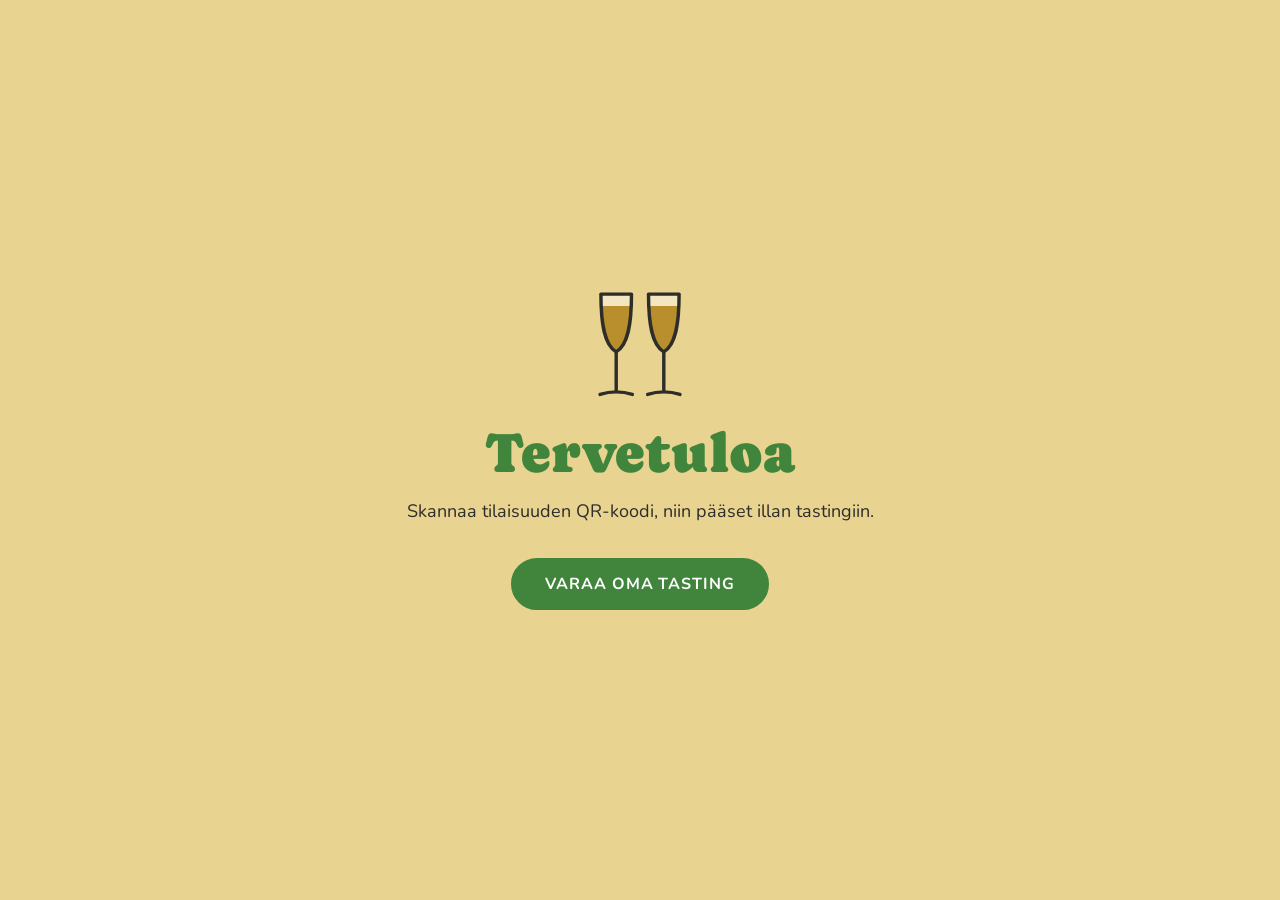
==== index.html @ ce4efa16 "Tervetulosivulle kuohuviinianimaatio Kaksi kuohuviinilasia täyttyvät, kuplat nousevat ja lasit kilis" ====
<!DOCTYPE html>
<html lang="fi" data-theme="vaalea">
<head>
<meta charset="utf-8">
<meta name="viewport" content="width=device-width, initial-scale=1">
<meta name="robots" content="noindex">
<meta name="theme-color" content="#e8d390">
<title>Viinitasting.com · Tasting</title>
<link rel="preconnect" href="https://firestore.googleapis.com" crossorigin>
<link rel="preconnect" href="https://identitytoolkit.googleapis.com" crossorigin>
<link rel="preconnect" href="https://fonts.googleapis.com">
<link rel="preconnect" href="https://fonts.gstatic.com" crossorigin>
<link rel="preload" href="/app.js?v=36" as="script">
<link href="https://fonts.googleapis.com/css2?family=Caprasimo&family=DM+Serif+Display&family=Nunito:wght@400;600;700;800&display=swap" rel="stylesheet">
<link rel="stylesheet" href="/app.css?v=30">
<style>
.lataus { min-height: 100vh; display: flex; align-items: center; justify-content: center; text-align: center; padding: var(--vali-6) var(--vali-5); }
.lataus > div { max-width: 480px; }
/* Tervetulo- ja latausanimaatio: kaksi kuohuviinilasia täyttyvät ja kilistävät. */
.kippis { display: block; width: 170px; height: auto; margin: 0 auto var(--vali-5); overflow: visible; }
.kippis .tausta { fill: var(--pinta); fill-opacity: 0.6; }
.kippis .lasi { fill: none; stroke: var(--teksti); stroke-width: 4; stroke-linejoin: round; stroke-linecap: round; }
.kippis .jalka { fill: none; stroke: var(--teksti); stroke-width: 4; stroke-linecap: round; }
.kippis .viini { fill: var(--viini-kuohu); animation: kippis-tayttyy 1.4s cubic-bezier(.3,.7,.3,1) both; }
.kippis .kupla { fill: var(--voi); opacity: 0; animation: kippis-kupla 1.8s ease-in infinite; }
.kippis .vasen { animation: kippis-vasen 3.6s 1.4s ease-in-out infinite; }
.kippis .oikea { animation: kippis-oikea 3.6s 1.4s ease-in-out infinite; }
.kippis .kipina { stroke: var(--vihrea-syva); stroke-width: 3; stroke-linecap: round; opacity: 0; animation: kippis-kipina 3.6s 1.4s ease-out infinite; }
@keyframes kippis-tayttyy { from { transform: translateY(54px); } to { transform: translateY(0); } }
@keyframes kippis-kupla { 0% { transform: translateY(0); opacity: 0; } 15% { opacity: .9; } 85% { opacity: .9; } 100% { transform: translateY(-44px); opacity: 0; } }
@keyframes kippis-vasen { 0%, 48%, 92%, 100% { transform: rotate(0); } 62%, 70% { transform: rotate(5deg); } }
@keyframes kippis-oikea { 0%, 48%, 92%, 100% { transform: rotate(0); } 62%, 70% { transform: rotate(-5deg); } }
@keyframes kippis-kipina { 0%, 60% { opacity: 0; transform: scale(.4); } 66% { opacity: 1; transform: scale(1); } 80%, 100% { opacity: 0; transform: scale(1.35); } }
@media (prefers-reduced-motion: reduce) { .kippis * { animation: none !important; } .kippis .kupla { opacity: .8; } }
</style>
</head>
<body>
<div id="app"><main class="lataus"><div><svg class="kippis" viewBox="0 -16 200 152" aria-hidden="true" focusable="false"><defs><clipPath id="kippis-malja"><path d="M-18,-118 C-18,-83 -14,-58 0,-50 C14,-58 18,-83 18,-118 Z"/></clipPath></defs><g transform="translate(72,128)"><g class="vasen"><path class="tausta" d="M-18,-118 C-18,-83 -14,-58 0,-50 C14,-58 18,-83 18,-118 Z"/><g clip-path="url(#kippis-malja)"><rect class="viini" x="-20" y="-104" width="40" height="56"/><circle class="kupla" cx="-6" cy="-56" r="2.2" style="animation-delay:0s"/><circle class="kupla" cx="3" cy="-56" r="1.6" style="animation-delay:0.5s"/><circle class="kupla" cx="7" cy="-56" r="2" style="animation-delay:1.1s"/><circle class="kupla" cx="-2" cy="-56" r="1.4" style="animation-delay:1.4s"/></g><path class="lasi" d="M-18,-118 C-18,-83 -14,-58 0,-50 C14,-58 18,-83 18,-118 Z"/><path class="jalka" d="M0,-50 V-3 M-19,0 Q0,-6 19,0"/></g></g><g transform="translate(128,128)"><g class="oikea"><path class="tausta" d="M-18,-118 C-18,-83 -14,-58 0,-50 C14,-58 18,-83 18,-118 Z"/><g clip-path="url(#kippis-malja)"><rect class="viini" x="-20" y="-104" width="40" height="56"/><circle class="kupla" cx="-6" cy="-56" r="2.2" style="animation-delay:0s"/><circle class="kupla" cx="3" cy="-56" r="1.6" style="animation-delay:0.5s"/><circle class="kupla" cx="7" cy="-56" r="2" style="animation-delay:1.1s"/><circle class="kupla" cx="-2" cy="-56" r="1.4" style="animation-delay:1.4s"/></g><path class="lasi" d="M-18,-118 C-18,-83 -14,-58 0,-50 C14,-58 18,-83 18,-118 Z"/><path class="jalka" d="M0,-50 V-3 M-19,0 Q0,-6 19,0"/></g></g><g transform="translate(100,6)"><g class="kipina"><path d="M0,-6 V-14 M7,-3 L13,-9 M-7,-3 L-13,-9 M10,4 H17 M-10,4 H-17"/></g></g></svg><p class="o-display">Tervetuloa</p><p class="o-ingressi" style="margin-top:var(--vali-4)" id="lataus-teksti">Ladataan tastingia…</p></div></main></div>
<noscript>Tämä sivu tarvitsee JavaScriptin.</noscript>
<script src="/asetukset.js"></script>
<script src="/emojit.js?v=20"></script>
<script src="/yhteys.js?v=22"></script>
<script src="/qr.js"></script>
<script>
(function () {
  var haku = new URLSearchParams(location.search);
  var id = (haku.get("t") || "").trim().toLowerCase();
  var esikatselu = (haku.get("esikatselu") || "").trim().toLowerCase();
  // Kokeilu (?t=<tunnus>&kokeilu=1): asiakas voi kokeilla settiä etukäteen. Mitään ei tallenneta, eikä kokeilu sekoita illan tilaa samalla puhelimella.
  var kokeilu = haku.get("kokeilu") === "1";
  var teksti = document.getElementById("lataus-teksti");
  function viesti(t, linkki) {
    teksti.textContent = t;
    if (linkki) {
      var p = document.createElement("p"); p.style.marginTop = "var(--vali-6)";
      p.innerHTML = '<a class="vt-painike" href="https://viinitasting.com">Varaa oma tasting</a>';
      teksti.parentNode.appendChild(p);
    }
  }
  function kaynnista(t, tunnus) {
    t.id = tunnus;
    t.osoite = location.origin + "/?t=" + (t.kokeilu ? id : t.esikatselu ? esikatselu : tunnus);
    window.TASTING = t;
    document.title = (t.nimi || "Tasting") + " · Viinitasting.com";
    var s = document.createElement("script"); s.src = "/app.js?v=36"; document.body.appendChild(s);
  }
  // Esikatselu hallinnasta: tallentamaton setti tulee selaimen muistista, eikä mitään tallenneta palvelimelle.
  if (esikatselu && /^[a-z0-9-]{1,60}$/.test(esikatselu)) {
    var data = null;
    try { data = JSON.parse(localStorage.getItem("vt-esikatselu") || "null"); localStorage.removeItem("vt-tasting-esikatselu-" + esikatselu); } catch (e) {}
    if (!data) { viesti("Esikatselu ei auennut. Avaa se uudelleen hallinnasta."); return; }
    data.esikatselu = true;
    kaynnista(data, "esikatselu-" + esikatselu);
    return;
  }
  if (!id) { viesti("Skannaa tilaisuuden QR-koodi, niin pääset illan tastingiin.", true); return; }
  if (!/^[a-z0-9-]{1,60}$/.test(id) || !window.VTData) { viesti("Tastingia ei löytynyt. Tarkista linkki.", true); return; }
  var aikaraja = setTimeout(function () { viesti("Yhteys on hidas. Odota hetki tai lataa sivu uudelleen."); }, 10000);
  var EI_VOIMASSA = "Tämä tasting-linkki ei ole enää voimassa. Kiitos, että maistelitte kanssamme!";
  window.VTData.haeTasting(id).then(function (t) {
    clearTimeout(aikaraja);
    if (!t) { viesti("Tastingia ei löytynyt. Tarkista linkki.", true); return; }
    if (t.voimassaAstiMs && t.voimassaAstiMs < Date.now()) { viesti(EI_VOIMASSA, true); return; }
    if (kokeilu) { t.esikatselu = true; t.kokeilu = true; kaynnista(t, "kokeilu-" + id); return; }
    kaynnista(t, id);
  }, function (e) {
    clearTimeout(aikaraja);
    // Firestore-säännöt eivät näytä vanhentunutta omatoimisettiä eivätkä omatoimipohjaa.
    if (e && e.code === "permission-denied") { viesti(EI_VOIMASSA, true); return; }
    viesti("Tastingin lataus epäonnistui. Lataa sivu uudelleen.");
  });
})();
</script>
</body>
</html>
---- app.css ----
:root {
  --tausta: #e8d390; --pinta: #fbf5e1; --teksti: #2d2d2a; --teksti-vaimea: #55513f;
  --sininen: #406496; --sininen-syva: #2f4d78; --vihrea: #41853c; --vihrea-syva: #2a6127;
  --valkoinen: #ffffff; --on-vihrea: #ffffff; --muste: #2d2d2a; --voi: #e8d390;
  --virhe: #8f2a23; --viini-punainen: #7d2733; --on-viini-punainen: #ffffff;
  --alk-tausta: #d7e5f6; --viini-rose: #e3a5a0; --viini-valkoinen: #f1e7b4; --viini-kuohu: #b98f2e;
  --varjo-leima: 4px 4px 0 #2d2d2a; --varjo-pehmea: 0 6px 16px rgba(45, 45, 42, 0.16);
  --font-display: Caprasimo, "Cooper Black", Georgia, serif;
  --font-otsikko: "DM Serif Display", Georgia, "Times New Roman", serif;
  --font-leipa: Nunito, "Trebuchet MS", Arial, sans-serif;
  --vali-1: 4px; --vali-2: 8px; --vali-3: 12px; --vali-4: 16px; --vali-5: 24px; --vali-6: 32px; --vali-7: 48px; --vali-8: 64px;
  --kulma-s: 8px; --kulma-m: 16px; --kulma-l: 28px; --kulma-pilleri: 999px;
  --viiva: var(--teksti); --fokus: var(--teksti);
}
[data-theme="ilta"] {
  --tausta: #22221f; --pinta: #30302b; --teksti: #f3e9c6; --teksti-vaimea: #c4bb9c;
  --sininen: #a9c1e3; --sininen-syva: #a9c1e3; --vihrea-syva: #8fce88; --virhe: #f0a59c;
  --varjo-leima: 4px 4px 0 #f3e9c6;
}
* { box-sizing: border-box; }
html, body { margin: 0; }
body { font-family: var(--font-leipa); font-size: 18px; line-height: 1.6; background: var(--tausta); color: var(--teksti); -webkit-font-smoothing: antialiased; }
button { font: inherit; color: inherit; }
:focus-visible { outline: 3px solid var(--fokus); outline-offset: 3px; }
[hidden] { display: none !important; }

/* Yhteiset brändikomponentit */
.vt-painike { display: inline-flex; align-items: center; justify-content: center; min-height: 52px; padding: 0 var(--vali-6); border-radius: var(--kulma-pilleri); border: 2px solid var(--vihrea); background: var(--vihrea); color: var(--on-vihrea); font-family: var(--font-leipa); font-size: 16px; font-weight: 700; line-height: 1; letter-spacing: 0.06em; text-transform: uppercase; text-decoration: none; cursor: pointer; }
.vt-painike--toissijainen { background: var(--pinta); border-color: var(--vihrea-syva); color: var(--vihrea-syva); }
.vt-painike--pieni { min-height: 40px; padding: 0 var(--vali-5); font-size: 14px; }
.vt-painike:disabled { opacity: 0.45; cursor: not-allowed; }
.vt-painike--leveä { width: 100%; }
.vt-linkki { color: var(--sininen-syva); font-weight: 700; text-decoration: underline; text-decoration-thickness: 2px; text-underline-offset: 0.2em; background: none; border: 0; padding: 0; cursor: pointer; font-size: inherit; }
.vt-tyyppi { display: inline-flex; align-items: center; padding: var(--vali-1) var(--vali-3); border: 2px solid var(--muste); border-radius: var(--kulma-pilleri); font-size: 13px; font-weight: 700; letter-spacing: 0.06em; text-transform: uppercase; line-height: 1.4; color: var(--muste); background: var(--viini-valkoinen); }
.vt-tyyppi--punainen { background: var(--viini-punainen); color: var(--on-viini-punainen); }
.vt-tyyppi--rose { background: var(--viini-rose); }
.vt-tyyppi--kuohu { background: var(--viini-kuohu); }
.vt-tyyppi--alkoholiton { background: var(--alk-tausta); color: var(--sininen-syva); border-color: var(--sininen-syva); }
.vt-pallo { display: inline-flex; align-items: center; justify-content: center; flex: none; width: 48px; height: 48px; border-radius: var(--kulma-pilleri); background: var(--vihrea); color: var(--on-vihrea); font-family: var(--font-display); font-size: 28px; line-height: 1; }
.vt-vinkki { padding: var(--vali-5); background: var(--pinta); color: var(--teksti); border: 4px solid var(--vihrea); border-radius: var(--kulma-l); }
.vt-vinkki__nimi { display: block; margin-bottom: var(--vali-1); font-family: var(--font-display); font-size: 24px; line-height: 1.1; color: var(--vihrea-syva); }
.vt-kortti { padding: var(--vali-5); background: var(--pinta); border: 2px solid var(--viiva); border-radius: var(--kulma-l); box-shadow: var(--varjo-leima); }
.logo { display: block; height: 56px; width: auto; }

/* ---------- Osallistuja ---------- */
.o-kehys { max-width: 560px; margin: 0 auto; padding: var(--vali-4) var(--vali-4) var(--vali-8); }
.o-yla { display: flex; align-items: center; justify-content: space-between; gap: var(--vali-4); margin-bottom: var(--vali-4); }
.o-yla__nimi { font-size: 13px; font-weight: 700; letter-spacing: 0.06em; text-transform: uppercase; text-align: right; }
.o-tabit { display: flex; gap: var(--vali-2); flex-wrap: wrap; margin: 0 0 var(--vali-5); padding: 0; list-style: none; }
.o-tab { min-width: 44px; height: 44px; padding: 0 var(--vali-3); border-radius: var(--kulma-pilleri); border: 2px solid var(--viiva); background: var(--pinta); font-family: var(--font-display); font-size: 20px; line-height: 1; cursor: pointer; }
.o-tab--loppu { font-family: var(--font-leipa); font-size: 13px; font-weight: 700; letter-spacing: 0.06em; text-transform: uppercase; }
.o-tab[aria-current="true"] { background: var(--vihrea); border-color: var(--vihrea); color: var(--on-vihrea); }
.o-tab--valmis:not([aria-current="true"]) { border-color: var(--vihrea-syva); color: var(--vihrea-syva); }
.o-osio > :not(:first-child) { margin-top: var(--vali-5); }
.o-rivi { display: flex; align-items: center; gap: var(--vali-3); }
.o-h1 { margin: 0; font-family: var(--font-otsikko); font-size: 40px; font-weight: 400; line-height: 1.05; color: var(--sininen); }
.o-display { margin: 0; font-family: var(--font-display); font-size: 56px; line-height: 1; color: var(--vihrea); }
.o-ylatunniste { font-size: 13px; font-weight: 700; letter-spacing: 0.12em; text-transform: uppercase; }
.o-ingressi { margin: 0; }
.o-vaimea { margin: 0; font-size: 15px; line-height: 1.5; color: var(--teksti-vaimea); }
.o-kysymys { margin: 0; padding: var(--vali-5); border: 2px solid var(--viiva); border-radius: var(--kulma-l); background: var(--pinta); }
.o-kysymys legend { float: left; width: 100%; padding: 0; margin: 0 0 var(--vali-4); font-family: var(--font-otsikko); font-size: 24px; line-height: 1.2; }
.o-vaihtoehdot { clear: both; display: grid; grid-template-columns: 1fr 1fr; gap: var(--vali-2); }
.o-vaihtoehto { min-height: 52px; padding: var(--vali-2) var(--vali-3); border: 2px solid var(--viiva); border-radius: var(--kulma-m); background: var(--pinta); font-size: 16px; font-weight: 700; line-height: 1.25; cursor: pointer; text-align: center; }
.o-vaihtoehto[aria-pressed="true"] { background: var(--vihrea); border-color: var(--vihrea); color: var(--on-vihrea); }
.o-vaihtoehto:disabled { cursor: default; }
.o-vaihtoehto:disabled:not([aria-pressed="true"]) { opacity: 0.55; }
.o-label { display: block; margin: var(--vali-4) 0 var(--vali-2); font-size: 13px; font-weight: 600; color: var(--teksti-vaimea); }
.o-kentta { width: 100%; min-height: 52px; padding: var(--vali-3) var(--vali-4); border: 2px solid var(--viiva); border-radius: var(--kulma-s); background: var(--pinta); color: var(--teksti); font: inherit; font-size: 18px; }
textarea.o-kentta { min-height: 110px; resize: vertical; line-height: 1.5; }
.o-virhe { margin: var(--vali-2) 0 0; font-size: 15px; font-weight: 700; color: var(--virhe); }
.o-odota .vt-painike { margin-top: var(--vali-4); }
.o-odota p { margin: 0; font-size: 16px; line-height: 1.5; }
.o-tulos { display: flex; align-items: center; gap: var(--vali-4); padding: var(--vali-5); border-radius: var(--kulma-l); background: var(--vihrea); color: var(--on-vihrea); }
.o-tulos__luku { font-family: var(--font-display); font-size: 48px; line-height: 1; }
.o-tulos__teksti { font-size: 16px; font-weight: 700; line-height: 1.4; }
.o-vastaukset { margin: 0; padding: 0; list-style: none; }
.o-vastaukset li { padding: var(--vali-3) 0; border-bottom: 1.5px dotted var(--viiva); font-size: 15px; line-height: 1.5; }
.o-vastaukset b { display: block; font-size: 16px; }
.o-merkki { display: inline-block; margin-left: var(--vali-1); padding: 0 var(--vali-2); border-radius: var(--kulma-pilleri); font-size: 12px; font-weight: 800; letter-spacing: 0.06em; text-transform: uppercase; border: 2px solid currentColor; }
.o-merkki--oikein { color: var(--vihrea-syva); }
.o-merkki--vaarin { color: var(--virhe); }
.o-viini__nimi { margin: var(--vali-3) 0 0; font-family: var(--font-otsikko); font-size: 32px; font-weight: 400; line-height: 1.1; color: var(--sininen); }
.o-tiedot { display: grid; grid-template-columns: auto 1fr; gap: var(--vali-1) var(--vali-4); margin: var(--vali-4) 0; font-size: 15px; line-height: 1.4; }
.o-tiedot dt { font-size: 13px; font-weight: 600; color: var(--teksti-vaimea); }
.o-tiedot dd { margin: 0; }
.o-viini p { margin: 0 0 var(--vali-4); font-size: 16px; line-height: 1.55; }
.o-viini h3 { margin: var(--vali-4) 0 var(--vali-1); font-size: 13px; font-weight: 700; letter-spacing: 0.06em; text-transform: uppercase; color: var(--teksti-vaimea); }
.o-viini h3 + p { margin-top: 0; }
.o-h2 { margin: 0; font-family: var(--font-otsikko); font-size: 28px; font-weight: 400; line-height: 1.15; }
.o-lista { margin: 0; padding: 0; list-style: none; }
.o-lista li { display: flex; gap: var(--vali-3); align-items: flex-start; padding: var(--vali-4) 0; border-bottom: 2px solid var(--viiva); }
.o-lista .vt-pallo { width: 36px; height: 36px; font-size: 20px; }
.o-lista b { display: block; font-size: 17px; line-height: 1.3; }
.o-lista span:not(.vt-pallo) { display: block; font-size: 14px; line-height: 1.45; color: var(--teksti-vaimea); }
.o-lista .o-suosikki { display: inline-block; margin-top: var(--vali-1); color: var(--vihrea-syva); font-weight: 800; text-transform: uppercase; letter-spacing: 0.06em; font-size: 12px; }
.o-lahja { padding: var(--vali-6) var(--vali-5); background: var(--vihrea); color: var(--on-vihrea); border-radius: var(--kulma-l); }
.o-lahja__nimi { display: block; font-size: 16px; font-weight: 700; letter-spacing: 0.06em; text-transform: uppercase; }
.o-lahja__summa { display: block; margin: var(--vali-2) 0 var(--vali-3); font-family: var(--font-display); font-size: 64px; line-height: 1; }
.o-lahja p { margin: 0 0 var(--vali-5); font-size: 17px; line-height: 1.5; }
.o-valinta { display: grid; grid-template-columns: 1fr 1fr; gap: var(--vali-2); }
.o-valinta button { min-height: 52px; padding: 0 var(--vali-3); border-radius: var(--kulma-pilleri); border: 2px solid var(--on-vihrea); background: transparent; color: var(--on-vihrea); font-size: 15px; font-weight: 700; letter-spacing: 0.06em; text-transform: uppercase; line-height: 1.1; cursor: pointer; }
.o-valinta button[aria-pressed="true"] { background: var(--pinta); border-color: var(--pinta); color: var(--vihrea-syva); }
.o-valinta button:focus-visible { outline-color: var(--on-vihrea); }
.o-koodi > :not(:first-child) { margin-top: var(--vali-4); }
.o-koodi__nimi { display: block; font-size: 13px; font-weight: 700; letter-spacing: 0.06em; text-transform: uppercase; color: var(--teksti-vaimea); }
.o-koodi__koodi { display: block; margin-top: var(--vali-1); font-family: var(--font-display); font-size: 26px; line-height: 1.2; color: var(--vihrea-syva); letter-spacing: 0.02em; white-space: nowrap; }
.o-koodi .o-label { margin-top: 0; }
.o-jaa { display: grid; grid-template-columns: 1fr 1fr; gap: var(--vali-2); }
.o-jaa .vt-painike { padding: 0 var(--vali-3); }
.o-esikatselu { padding: var(--vali-4); border-radius: var(--kulma-m); border: 1.5px dotted var(--viiva); font-size: 15px; line-height: 1.5; white-space: pre-line; }
.o-ehdot { margin: 0; font-size: 13px; line-height: 1.45; color: var(--teksti-vaimea); }
.o-arviopyynto > :not(:first-child) { margin-top: var(--vali-3); }
.o-arviopyynto p { margin: 0; font-size: 16px; line-height: 1.5; }
.o-alatunniste { margin-top: var(--vali-7); text-align: center; font-size: 13px; color: var(--teksti-vaimea); }
.o-kopio { width: 100%; min-height: 160px; font-size: 14px; }
.o-linjat { display: grid; grid-template-columns: 1fr 1fr; gap: var(--vali-2); }
.o-linja { display: flex; flex-direction: column; align-items: center; justify-content: center; gap: var(--vali-1); min-height: 84px; padding: var(--vali-3); border: 2px solid var(--viiva); border-radius: var(--kulma-m); background: var(--pinta); font-size: 17px; font-weight: 800; line-height: 1.2; cursor: pointer; text-align: center; }
.o-linja small { font-size: 13px; font-weight: 600; color: var(--teksti-vaimea); }
.o-linja[aria-pressed="true"] { background: var(--vihrea); border-color: var(--vihrea); color: var(--on-vihrea); }
.o-linja[aria-pressed="true"] small { color: var(--on-vihrea); }
.o-linja--alk { background: var(--alk-tausta); border-color: var(--sininen-syva); color: var(--sininen-syva); }
.o-linja--alk[aria-pressed="true"] { background: var(--sininen); border-color: var(--sininen); color: var(--valkoinen); }
.o-linja--alk[aria-pressed="true"] small { color: var(--valkoinen); }
.o-ryhma { margin: var(--vali-5) 0 0; font-size: 13px; font-weight: 800; letter-spacing: 0.06em; text-transform: uppercase; color: var(--teksti-vaimea); }
.o-ryhma--alk { color: var(--sininen-syva); }
.o-lista li.o-alk { background: var(--alk-tausta); padding-left: var(--vali-3); padding-right: var(--vali-3); border-bottom-color: var(--sininen-syva); }
.o-lista li.o-alk .vt-pallo { background: var(--sininen); }
.o-lista span.o-alk-merkki { display: inline-block; margin: var(--vali-1) 0; padding: 0 var(--vali-2); border: 2px solid var(--sininen-syva); border-radius: var(--kulma-pilleri); background: var(--valkoinen); color: var(--sininen-syva); font-size: 12px; font-weight: 800; letter-spacing: 0.06em; text-transform: uppercase; line-height: 1.6; }
.o-lista li:not(.o-alk) + li.o-alk, .o-lista li.o-alk:first-child { border-top: 0; }
.j-pari { display: grid; grid-template-columns: 1fr 1fr; gap: calc(70 * var(--u)); margin-top: calc(50 * var(--u)); }
.j-pari__sarake { padding: calc(36 * var(--u)) calc(40 * var(--u)); border: calc(4 * var(--u)) solid var(--viiva); border-radius: calc(40 * var(--u)); background: var(--pinta); }
.j-pari__sarake--alk { background: var(--alk-tausta); border-color: var(--sininen-syva); }
.j-pari .j-kysymykset { margin-top: calc(28 * var(--u)); gap: calc(26 * var(--u)); }
.j-pari .j-kysymykset b { font-size: calc(46 * var(--u)); }
/* Jakaumat */
.pk { margin: 0; padding: 0; list-style: none; display: grid; gap: 0.5em; }
.pk li { display: grid; grid-template-columns: 1fr auto; gap: 0.2em 0.6em; align-items: baseline; padding: 0 !important; border: 0 !important; }
.pk-teksti { font-weight: 700; line-height: 1.25; }
.pk-teksti em { display: inline-block; margin-left: 0.3em; padding: 0 0.5em; border-radius: 999px; background: var(--sininen); color: #fff; font-size: 0.72em; font-style: normal; font-weight: 800; letter-spacing: 0.05em; text-transform: uppercase; }
.pk-luku { font-weight: 800; font-variant-numeric: tabular-nums; }
.pk-palkki { grid-column: 1 / -1; height: 0.5em; border-radius: 999px; background: rgba(45, 45, 42, 0.13); overflow: hidden; }
.pk-palkki i { display: block; height: 100%; border-radius: inherit; background: var(--teksti-vaimea); }
.pk li.on-oma .pk-palkki i { background: var(--sininen); }
.pk li.on-oikea .pk-palkki i { background: var(--vihrea); }
.pk li.on-oikea .pk-teksti { color: var(--vihrea-syva); }
.o-fakta { display: block; margin-top: var(--vali-2); padding: var(--vali-2) var(--vali-3); border-left: 4px solid var(--vihrea); background: var(--pinta); font-size: 15px; line-height: 1.45; }
.o-jakauma { margin-top: var(--vali-3); font-size: 15px; }
.o-jakauma__otsikko { display: block; margin-bottom: var(--vali-2); font-size: 12px; font-weight: 800; letter-spacing: 0.06em; text-transform: uppercase; color: var(--teksti-vaimea); }
.o-vastaukset b.o-oma { color: var(--sininen-syva); }
.o-vaihtoehdot--yksi { grid-template-columns: 1fr; }
.o-aromit { clear: both; display: flex; flex-wrap: wrap; gap: var(--vali-2); }
.o-aromi { min-height: 44px; padding: var(--vali-2) var(--vali-4); border: 2px solid var(--viiva); border-radius: var(--kulma-pilleri); background: var(--pinta); font-size: 15px; font-weight: 700; line-height: 1.2; cursor: pointer; }
.o-aromi[aria-pressed="true"] { background: var(--vihrea); border-color: var(--vihrea); color: var(--on-vihrea); }
.o-aromi:disabled { cursor: default; }
.o-aromi:disabled:not([aria-pressed="true"]) { opacity: 0.5; }
.o-tahdet { clear: both; display: flex; align-items: center; gap: 2px; }
.o-tahti { width: 44px; height: 48px; border: 0; background: none; padding: 0; font-size: 36px; line-height: 1; color: rgba(45, 45, 42, 0.28); cursor: pointer; }
.o-tahti[aria-pressed="true"] { color: var(--viini-kuohu); }
.o-tahti--nolla { width: 44px; height: 44px; margin-right: var(--vali-2); border: 2px solid var(--viiva); border-radius: var(--kulma-pilleri); background: var(--pinta); font-family: var(--font-display); font-size: 20px; color: var(--teksti-vaimea); }
.o-tahti--nolla[aria-pressed="true"] { background: var(--vihrea); border-color: var(--vihrea); color: var(--on-vihrea); }
.o-tahti:disabled { cursor: default; }
.o-havainto p { margin: var(--vali-2) 0 0; font-size: 16px; }
.o-tahtirivi { color: var(--viini-kuohu); letter-spacing: 0.05em; }
.o-keskiarvot { margin: 0; padding: 0; list-style: none; }
.o-keskiarvot li { display: grid; grid-template-columns: 1fr auto; gap: 0.2em 0.6em; padding: var(--vali-2) 0; font-size: 15px; }
.o-keskiarvot b { font-variant-numeric: tabular-nums; }
.o-keskiarvot .pk-palkki { grid-column: 1 / -1; }
.o-keskiarvot .pk-palkki i { background: var(--viini-kuohu); }
.j-aromit { display: flex; flex-wrap: wrap; gap: calc(18 * var(--u)); margin-top: calc(56 * var(--u)); max-width: calc(1500 * var(--u)); }
.j-aromit span { padding: calc(14 * var(--u)) calc(34 * var(--u)); border: calc(3 * var(--u)) solid var(--viiva); border-radius: 999px; background: var(--pinta); font-size: calc(38 * var(--u)); font-weight: 700; }
.j-tulos .o-keskiarvot li { font-size: calc(28 * var(--u)); padding: calc(8 * var(--u)) 0; }
.j-tulos .o-keskiarvot .pk-palkki { height: calc(14 * var(--u)); }
.j-huomio { font-size: calc(32 * var(--u)); line-height: 1.4; }
.p-laskuri details summary { cursor: pointer; font-weight: 800; padding: var(--vali-2) 0; }
.o-vaihtoehdot--yksi .o-vaihtoehto { text-align: left; padding-left: var(--vali-4); }
/* Iso näyttö: paljastus ja tulokset */
.j-otsake { display: flex; align-items: center; gap: calc(36 * var(--u)); }
.j-otsake .j-otsikko { margin: 0; font-size: calc(76 * var(--u)); }
.j-meta { display: flex; flex-wrap: wrap; align-items: center; gap: calc(14 * var(--u)) calc(24 * var(--u)); margin-top: calc(16 * var(--u)); font-size: calc(30 * var(--u)); color: var(--teksti-vaimea); }
.j-tulokset { flex: 1; min-height: 0; display: grid; grid-template-columns: repeat(3, 1fr); gap: calc(36 * var(--u)); margin-top: calc(44 * var(--u)); }
.j-tulokset--4 { grid-template-columns: repeat(4, 1fr); gap: calc(28 * var(--u)); }
.j-tulokset--4 .j-tulos { padding: calc(30 * var(--u)) calc(28 * var(--u)); }
.j-tulokset--4 .pk { font-size: calc(23 * var(--u)); }
.j-tulos { display: flex; flex-direction: column; gap: calc(18 * var(--u)); padding: calc(32 * var(--u)) calc(36 * var(--u)); border: calc(4 * var(--u)) solid var(--viiva); border-radius: calc(36 * var(--u)); background: var(--pinta); min-height: 0; overflow: hidden; }
.j-tulos > b { font-family: var(--font-otsikko); font-weight: 400; font-size: calc(36 * var(--u)); line-height: 1.15; }
.j-tulos .pk { font-size: calc(26 * var(--u)); }
.j-tulos__n { font-size: calc(22 * var(--u)); font-weight: 700; color: var(--teksti-vaimea); }
.j-tulos__oikea { font-size: calc(34 * var(--u)); font-weight: 800; color: var(--vihrea-syva); }
.j-tulos__odota { font-size: calc(28 * var(--u)); line-height: 1.35; color: var(--teksti-vaimea); }
.j-tulos__fakta { margin-top: auto; padding-top: calc(14 * var(--u)); border-top: calc(3 * var(--u)) dotted var(--viiva); font-size: calc(23 * var(--u)); line-height: 1.35; }
/* Puhelinpaneeli: laskurit */
.p-laskuri { margin-top: var(--vali-4); }
.p-laskuri h3 { margin: 0 0 var(--vali-2); font-family: var(--font-otsikko); font-size: 19px; font-weight: 400; line-height: 1.25; }
.p-laskuri ul { margin: 0; padding: 0; list-style: none; }
.p-laskuri li { display: grid; grid-template-columns: 1fr auto 40px 34px 40px; align-items: center; gap: var(--vali-2); padding: var(--vali-1) 0; border-bottom: 1.5px dotted var(--viiva); font-size: 15px; line-height: 1.3; }
.p-laskuri li.on-oikea > span:first-child { color: var(--vihrea-syva); font-weight: 800; }
.p-laskuri .p-puh { font-size: 12px; font-weight: 700; color: var(--teksti-vaimea); white-space: nowrap; }
.p-laskuri button { width: 40px; height: 40px; border-radius: var(--kulma-pilleri); border: 2px solid var(--viiva); background: var(--pinta); font-size: 20px; font-weight: 800; cursor: pointer; }
.p-laskuri b { text-align: center; font-size: 20px; font-variant-numeric: tabular-nums; }
.p-laskuri .p-tila { display: block; margin-top: var(--vali-1); font-size: 12px; font-weight: 800; letter-spacing: 0.06em; text-transform: uppercase; color: var(--teksti-vaimea); }
.p-laskuri .p-tila.on { color: var(--vihrea-syva); }
.p-jaa { display: grid; grid-template-columns: 2fr 1fr; gap: var(--vali-2); margin-top: var(--vali-4); }
.p-jaa .vt-painike { padding: 0 var(--vali-3); }

/* ---------- Juontaja ---------- */
body.juontaja { background: #161614; overflow: hidden; }
.j-kehys { position: fixed; inset: 0; display: flex; align-items: center; justify-content: center; }
.j-lava { --u: 0.5px; position: relative; width: calc(1920 * var(--u)); height: calc(1080 * var(--u)); overflow: hidden; background: var(--tausta); color: var(--teksti); display: flex; flex-direction: column; padding: calc(100 * var(--u)) calc(130 * var(--u)); }
.j-lava--kansi { background: var(--vihrea); color: var(--on-vihrea); }
.j-lava--loppu { background: var(--sininen); color: var(--valkoinen); }
[data-theme="ilta"] .j-lava--loppu { color: var(--muste); }
.j-logo { position: absolute; top: calc(80 * var(--u)); right: calc(110 * var(--u)); height: calc(200 * var(--u)); width: auto; }
.j-display { margin: 0; font-family: var(--font-display); font-size: calc(190 * var(--u)); line-height: 1; }
.j-ala { margin: calc(28 * var(--u)) 0 0; font-size: calc(46 * var(--u)); line-height: 1.3; }
.j-ylatunniste { font-size: calc(32 * var(--u)); font-weight: 700; letter-spacing: 0.12em; text-transform: uppercase; }
.j-otsikko { margin: calc(28 * var(--u)) 0 0; font-family: var(--font-otsikko); font-size: calc(104 * var(--u)); font-weight: 400; line-height: 1.02; color: var(--sininen); }
.j-rivi { display: flex; align-items: center; gap: calc(32 * var(--u)); }
.j-pallo { display: inline-flex; align-items: center; justify-content: center; width: calc(120 * var(--u)); height: calc(120 * var(--u)); border-radius: var(--kulma-pilleri); background: var(--vihrea); color: var(--on-vihrea); font-family: var(--font-display); font-size: calc(72 * var(--u)); line-height: 1; }
.j-lava .vt-tyyppi { font-size: calc(30 * var(--u)); padding: calc(10 * var(--u)) calc(30 * var(--u)); border-width: calc(4 * var(--u)); }
.j-palstat { display: flex; gap: calc(90 * var(--u)); flex: 1; min-height: 0; }
.j-palsta { flex: 1; display: flex; flex-direction: column; justify-content: center; min-width: 0; }
.j-palsta--kapea { flex: 0 0 calc(620 * var(--u)); }
.j-qr { display: block; width: calc(460 * var(--u)); height: calc(460 * var(--u)); border-radius: calc(24 * var(--u)); background: var(--valkoinen); }
.j-qr-pieni { position: absolute; right: calc(80 * var(--u)); bottom: calc(80 * var(--u)); display: flex; align-items: center; gap: calc(24 * var(--u)); font-size: calc(28 * var(--u)); font-weight: 700; text-align: right; color: var(--teksti-vaimea); }
.j-qr-pieni svg { width: calc(200 * var(--u)); height: calc(200 * var(--u)); border-radius: calc(12 * var(--u)); }
.j-osoite { margin-top: calc(24 * var(--u)); font-size: calc(40 * var(--u)); font-weight: 800; }
.j-kysymykset { margin: calc(50 * var(--u)) 0 0; padding: 0; list-style: none; display: flex; flex-direction: column; gap: calc(40 * var(--u)); max-width: calc(1350 * var(--u)); }
.j-kysymykset b { display: block; font-family: var(--font-otsikko); font-weight: 400; font-size: calc(56 * var(--u)); line-height: 1.15; }
.j-vaihtoehdot { display: flex; flex-wrap: wrap; gap: calc(16 * var(--u)); margin-top: calc(16 * var(--u)); }
.j-vaihtoehdot span { padding: calc(10 * var(--u)) calc(28 * var(--u)); border: calc(3 * var(--u)) solid var(--viiva); border-radius: var(--kulma-pilleri); background: var(--pinta); font-size: calc(34 * var(--u)); font-weight: 700; }
.j-tiedot { display: grid; grid-template-columns: auto 1fr; gap: calc(14 * var(--u)) calc(50 * var(--u)); margin: calc(50 * var(--u)) 0 0; font-size: calc(40 * var(--u)); line-height: 1.3; }
.j-tiedot dt { font-weight: 700; color: var(--teksti-vaimea); }
.j-tiedot dd { margin: 0; }
.j-oikeat { padding: calc(44 * var(--u)); background: var(--pinta); border: calc(4 * var(--u)) solid var(--viiva); border-radius: calc(40 * var(--u)); box-shadow: calc(8 * var(--u)) calc(8 * var(--u)) 0 var(--viiva); }
.j-oikeat ul { margin: calc(20 * var(--u)) 0 0; padding: 0; list-style: none; }
.j-oikeat li { padding: calc(14 * var(--u)) 0; border-top: calc(3 * var(--u)) dotted var(--viiva); font-size: calc(30 * var(--u)); line-height: 1.3; }
.j-oikeat li b { display: block; font-size: calc(42 * var(--u)); }
.j-sana { margin-top: calc(40 * var(--u)); padding: calc(36 * var(--u)) calc(44 * var(--u)); border-radius: calc(40 * var(--u)); background: var(--vihrea); color: var(--on-vihrea); }
.j-sana__sana { display: block; font-family: var(--font-display); font-size: calc(110 * var(--u)); line-height: 1; margin-top: calc(10 * var(--u)); }
.j-asetus { margin-top: calc(30 * var(--u)); font-size: calc(26 * var(--u)); }
.j-asetus input { width: 100%; margin-top: calc(10 * var(--u)); padding: calc(14 * var(--u)) calc(20 * var(--u)); border-radius: calc(12 * var(--u)); border: 2px solid var(--muste); font: inherit; font-size: calc(28 * var(--u)); color: var(--muste); background: var(--valkoinen); }
.qr-tyhja { display: flex; align-items: center; justify-content: center; padding: 8%; text-align: center; color: var(--muste); font-weight: 700; background: var(--valkoinen); }
.j-ohjaus { position: fixed; left: 50%; bottom: 12px; transform: translateX(-50%); display: flex; align-items: center; gap: 6px; padding: 6px; border-radius: var(--kulma-pilleri); background: rgba(22, 22, 20, 0.88); color: #f3e9c6; box-shadow: var(--varjo-pehmea); opacity: 0.85; transition: opacity 0.4s; font-size: 14px; z-index: 5; }
.j-ohjaus:hover, .j-ohjaus:focus-within { opacity: 1; }
body.j-levossa .j-ohjaus { opacity: 0; pointer-events: none; }
body.j-levossa { cursor: none; }
.j-ohjaus button, .j-ohjaus a { white-space: nowrap; min-height: 40px; padding: 0 14px; border-radius: var(--kulma-pilleri); border: 0; background: transparent; color: inherit; font-weight: 700; cursor: pointer; text-decoration: none; display: inline-flex; align-items: center; }
.j-ohjaus button:hover, .j-ohjaus a:hover { background: rgba(243, 233, 198, 0.15); }
.j-ohjaus .j-laskuri { white-space: nowrap; padding: 0 8px; font-variant-numeric: tabular-nums; }


/* ---------- Juontajan puhelinpaneeli ---------- */
.p-kehys { max-width: 560px; margin: 0 auto; padding: 0 var(--vali-4) 170px; }
.p-kehys > :not(:first-child) { margin-top: var(--vali-4); }
.p-yla { position: sticky; top: 0; z-index: 3; display: flex; align-items: center; justify-content: space-between; gap: var(--vali-3); padding: calc(var(--vali-3) + env(safe-area-inset-top)) 0 var(--vali-3); background: var(--tausta); border-bottom: 2px solid var(--viiva); }
.p-yla__nimi { display: block; font-family: var(--font-otsikko); font-size: 20px; line-height: 1.2; }
.p-chip, .j-chip { flex: none; padding: var(--vali-1) var(--vali-3); border-radius: var(--kulma-pilleri); border: 2px solid var(--viiva); font-size: 12px; font-weight: 800; letter-spacing: 0.06em; text-transform: uppercase; color: var(--teksti-vaimea); background: var(--pinta); white-space: nowrap; }
.p-chip.on { background: var(--vihrea); border-color: var(--vihrea); color: var(--on-vihrea); }
.j-chip { margin-left: 4px; background: transparent; border-color: rgba(243, 233, 198, 0.4); color: inherit; }
.j-chip.on { background: var(--vihrea); border-color: var(--vihrea); color: #fff; }
.p-ohje { margin: var(--vali-3) 0 0; font-size: 14px; line-height: 1.45; color: var(--teksti-vaimea); }
.p-nyt > :not(:first-child) { margin-top: var(--vali-4); }
.p-osio > :not(:first-child) { margin-top: var(--vali-4); }
.p-osio { scroll-margin-top: var(--vali-3); transition: box-shadow 0.2s, border-color 0.2s; }
.p-osio.on-nyt { border-color: var(--vihrea); box-shadow: 4px 4px 0 var(--vihrea); outline: 3px solid var(--vihrea); outline-offset: -1px; }
.p-osio__yla { display: flex; align-items: center; justify-content: space-between; gap: var(--vali-3); flex-wrap: wrap; }
.p-osio__yla .p-vaihe { flex: 1 1 auto; min-width: 0; }
.p-osio__yla .vt-painike--pieni { min-height: 36px; padding: 0 var(--vali-4); font-size: 12px; }
.p-nyt-merkki { display: inline-flex; align-items: center; gap: 6px; padding: 4px 12px; border-radius: var(--kulma-pilleri); background: var(--vihrea); color: var(--on-vihrea); font-size: 12px; font-weight: 800; letter-spacing: 0.06em; text-transform: uppercase; }
.p-nyt-merkki::before { content: ""; width: 8px; height: 8px; border-radius: 999px; background: currentColor; animation: o-live 1.8s ease-out infinite; }
.p-ala__nyt { padding: 0; border: 0; background: none; font: inherit; color: inherit; text-align: left; cursor: pointer; }
.p-ala__nyt b { color: var(--vihrea-syva); }
.p-vaihe { display: block; font-size: 13px; font-weight: 800; letter-spacing: 0.06em; text-transform: uppercase; color: var(--vihrea-syva); }
.p-h1 { margin: 0; font-family: var(--font-otsikko); font-size: 30px; font-weight: 400; line-height: 1.1; color: var(--sininen); }
.p-sana { padding: var(--vali-4) var(--vali-5); border-radius: var(--kulma-l); background: var(--vihrea); color: var(--on-vihrea); }
.p-sana span { display: block; font-size: 13px; font-weight: 800; letter-spacing: 0.06em; text-transform: uppercase; }
.p-sana b { display: block; font-family: var(--font-display); font-weight: 400; font-size: 52px; line-height: 1.05; margin: var(--vali-1) 0 var(--vali-3); }
.p-sana__nappi { min-height: 40px; padding: 0 var(--vali-4); border-radius: var(--kulma-pilleri); border: 2px solid var(--on-vihrea); background: transparent; color: var(--on-vihrea); font-size: 13px; font-weight: 800; letter-spacing: 0.06em; text-transform: uppercase; cursor: pointer; }
.p-muisti h3 { margin: 0 0 var(--vali-1); font-size: 13px; font-weight: 800; letter-spacing: 0.06em; text-transform: uppercase; color: var(--teksti-vaimea); }
.p-muisti p { margin: 0; font-size: 16px; line-height: 1.5; }
.p-vastaukset { margin: 0; padding: 0; list-style: none; }
.p-vastaukset li { padding: var(--vali-2) 0; border-bottom: 1.5px dotted var(--viiva); font-size: 15px; line-height: 1.4; }
.p-vastaukset b { display: block; font-size: 18px; color: var(--vihrea-syva); }
.p-qr { display: flex; gap: var(--vali-4); align-items: center; }
.p-qr svg, .p-qr .qr-tyhja { flex: none; width: 120px; height: 120px; border-radius: var(--kulma-s); font-size: 12px; }
.p-qr b { display: block; font-size: 15px; color: var(--sininen-syva); margin-bottom: var(--vali-3); word-break: break-all; }
.p-ohjelma { border: 2px solid var(--viiva); border-radius: var(--kulma-l); background: var(--pinta); }
.p-ohjelma summary { padding: var(--vali-4) var(--vali-5); font-family: var(--font-otsikko); font-size: 22px; cursor: pointer; }
.p-ohjelma ol { margin: 0; padding: 0 var(--vali-3) var(--vali-3); list-style: none; }
.p-ohjelma button { display: flex; align-items: center; gap: var(--vali-3); width: 100%; min-height: 48px; padding: var(--vali-2) var(--vali-3); border: 0; border-radius: var(--kulma-m); background: transparent; font-size: 16px; font-weight: 700; text-align: left; cursor: pointer; }
.p-ohjelma button span { flex: none; width: 30px; height: 30px; display: inline-flex; align-items: center; justify-content: center; border-radius: var(--kulma-pilleri); border: 2px solid var(--viiva); font-size: 13px; }
.p-ohjelma button[aria-current="true"] { background: var(--vihrea); color: var(--on-vihrea); }
.p-ohjelma button[aria-current="true"] span { border-color: var(--on-vihrea); }
.p-asetukset { display: flex; flex-wrap: wrap; gap: var(--vali-3) var(--vali-5); align-items: center; font-size: 15px; }
.p-ala { position: fixed; left: 0; right: 0; bottom: 0; z-index: 4; padding: var(--vali-3) var(--vali-4) calc(var(--vali-3) + env(safe-area-inset-bottom)); background: var(--pinta); border-top: 2px solid var(--viiva); box-shadow: var(--varjo-pehmea); }
.p-ala p { max-width: 560px; margin: 0 auto var(--vali-2); font-size: 14px; font-weight: 700; color: var(--teksti-vaimea); }
.p-napit { max-width: 560px; margin: 0 auto; display: grid; grid-template-columns: 1fr 2.4fr; gap: var(--vali-3); }
.p-napit .vt-painike { min-height: 60px; font-size: 18px; padding: 0 var(--vali-4); }
.p-iso { position: fixed; inset: 0; z-index: 10; display: flex; flex-direction: column; align-items: center; justify-content: center; gap: var(--vali-4); padding: var(--vali-5); text-align: center; cursor: pointer; }
.p-iso span { font-size: 14px; font-weight: 700; opacity: 0.75; }
.p-iso--qr { background: var(--valkoinen); color: var(--muste); }
.p-iso--qr svg, .p-iso--qr .qr-tyhja { width: min(86vw, 62vh); height: min(86vw, 62vh); }
.p-iso--qr b { font-size: 22px; word-break: break-all; }
.p-iso--sana { background: var(--vihrea); color: var(--on-vihrea); }
.p-iso--sana small { font-size: 16px; font-weight: 800; letter-spacing: 0.12em; text-transform: uppercase; }
.p-iso--sana b { font-family: var(--font-display); font-weight: 400; font-size: min(24vw, 30vh); line-height: 1; word-break: break-word; }
/* ---------- Pöytäkortti ---------- */
.k-tyokalut { max-width: 820px; margin: 0 auto; padding: var(--vali-5) var(--vali-4); display: flex; flex-wrap: wrap; gap: var(--vali-4); align-items: center; }
.k-tyokalut p { margin: 0; flex: 1 1 260px; font-size: 15px; line-height: 1.5; }
.k-sivu { width: 210mm; height: 297mm; margin: 0 auto var(--vali-6); display: grid; grid-template-columns: 1fr 1fr; grid-template-rows: 1fr 1fr; background: var(--tausta); box-shadow: var(--varjo-pehmea); }
.k-kortti { position: relative; display: flex; flex-direction: column; align-items: center; justify-content: center; text-align: center; padding: 10mm; border: 0.3mm dashed rgba(45, 45, 42, 0.35); }
.k-kortti .logo { height: 16mm; margin-bottom: 6mm; }
.k-kortti h2 { margin: 0; font-family: var(--font-otsikko); font-size: 22pt; font-weight: 400; line-height: 1.1; color: var(--sininen); }
.k-kortti p { margin: 3mm 0 5mm; font-size: 10pt; line-height: 1.45; }
.k-kortti svg, .k-kortti .qr-tyhja { width: 42mm; height: 42mm; border-radius: 3mm; }
.k-kortti .k-osoite { margin-top: 3mm; font-size: 10pt; font-weight: 800; color: var(--sininen-syva); word-break: break-all; }
@media print {
  @page { size: A4; margin: 0; }
  body { background: var(--tausta); }
  .k-tyokalut { display: none; }
  .k-sivu { margin: 0; box-shadow: none; }
}
@media (max-width: 860px) { .k-sivu { transform: scale(0.45); transform-origin: top left; margin-bottom: calc(-297mm * 0.55); margin-left: var(--vali-4); } }

/* Kuvat */
.o-kuvat { display: grid; gap: var(--vali-3); margin: var(--vali-2) calc(-1 * var(--vali-5)) var(--vali-5); }
.o-kuva { display: block; width: 100%; height: auto; max-height: 82vh; max-height: 82svh; object-fit: cover; background: rgba(45, 45, 42, 0.08); cursor: zoom-in; }
.o-kuva:not([src]) { min-height: 60vh; }
.o-kuva-iso { position: fixed; inset: 0; z-index: 50; display: flex; flex-direction: column; align-items: center; justify-content: center; gap: var(--vali-3); padding: var(--vali-3); background: rgba(16, 16, 14, 0.94); color: #f3e9c6; font-size: 14px; font-weight: 700; cursor: zoom-out; }
.o-kuva-iso img { max-width: 100%; max-height: calc(100vh - 60px); max-height: calc(100svh - 60px); object-fit: contain; border-radius: var(--kulma-s); }
.j-kuva { display: block; width: 100%; height: calc(260 * var(--u)); object-fit: contain; border-radius: calc(20 * var(--u)); background: rgba(45, 45, 42, 0.06); }
.j-kuva:not([src]) { display: none; }
/* Omat havainnot */
.o-oma { clear: both; }
.o-omat { display: flex; flex-wrap: wrap; gap: var(--vali-2); }
.o-omat span { padding: var(--vali-1) var(--vali-3); border-radius: var(--kulma-pilleri); background: var(--alk-tausta); color: var(--sininen-syva); font-size: 14px; font-weight: 700; line-height: 1.3; }
.j-omat { margin-top: calc(20 * var(--u)); gap: calc(12 * var(--u)); }
.j-omat span { font-size: calc(24 * var(--u)); padding: calc(6 * var(--u)) calc(18 * var(--u)); }
/* Omat havainnot ja aromikuplat */
.o-lisaa-oma { clear: both; display: grid; grid-template-columns: 1fr auto; gap: var(--vali-2); }
.o-lisaa-oma .o-kentta { min-height: 48px; font-size: 16px; }
.o-lisaa-oma .vt-painike { min-height: 48px; }
.o-omat-lista { display: flex; flex-wrap: wrap; gap: var(--vali-2); margin-top: var(--vali-3); }
.o-oma-chip { display: inline-flex; align-items: center; gap: var(--vali-1); padding: var(--vali-1) var(--vali-1) var(--vali-1) var(--vali-3); border-radius: var(--kulma-pilleri); background: var(--sininen); color: #fff; font-size: 15px; font-weight: 700; line-height: 1.3; }
.o-oma-chip button { width: 30px; height: 30px; border: 0; border-radius: var(--kulma-pilleri); background: rgba(255, 255, 255, 0.18); color: #fff; font-size: 17px; line-height: 1; cursor: pointer; }
.o-kuplat { margin: 0; padding: 0; list-style: none; display: flex; flex-wrap: wrap; align-items: center; gap: 0.45em; font-size: 14px; }
.o-kupla { --s: 0; display: inline-flex; align-items: center; gap: 0.4em; padding: calc(0.35em + 0.25em * var(--s)) calc(0.8em + 0.4em * var(--s)); border-radius: 999px;
  background: rgba(65, 133, 60, calc(0.18 + 0.6 * var(--s)));
  background: color-mix(in srgb, var(--vihrea) calc(18% + 60% * var(--s)), var(--pinta)); color: var(--teksti);
  border: 2px solid transparent; font-size: calc(1em + 0.75em * var(--s)); font-weight: 800; line-height: 1.15; }
.o-kupla[style*="--s:1"], .o-kupla[style*="--s:0.9"], .o-kupla[style*="--s:0.8"], .o-kupla[style*="--s:0.7"], .o-kupla[style*="--s:0.6"] { color: #fff; }
.o-kupla b { display: inline-flex; align-items: center; justify-content: center; min-width: 1.6em; height: 1.6em; padding: 0 0.35em; border-radius: 999px; background: rgba(255, 255, 255, 0.85); color: var(--vihrea-syva); font-size: 0.62em; font-weight: 900; }
.o-kupla--vapaa { background: rgba(64, 100, 150, calc(0.15 + 0.6 * var(--s))); background: color-mix(in srgb, var(--sininen) calc(15% + 60% * var(--s)), var(--pinta)); font-style: italic; }
.o-kupla--vapaa b { color: var(--sininen-syva); }
.o-kupla--oma { border-color: var(--muste); box-shadow: 2px 2px 0 var(--muste); }
.o-kuplat--pienet { display: flex; flex-wrap: wrap; gap: var(--vali-2); margin: var(--vali-3) 0 var(--vali-2); font-size: 14px; }
.o-kuplat--pienet .o-kupla { box-shadow: none; }
.o-selite { display: flex; flex-wrap: wrap; align-items: center; gap: var(--vali-1) var(--vali-2); margin-top: var(--vali-3) !important; font-size: 13px !important; }
.o-pallukka { display: inline-block; width: 12px; height: 12px; border-radius: 999px; }
.o-pallukka--oma { border: 2px solid var(--muste); background: var(--pinta); }
.o-pallukka--vapaa { background: #a5b5c9; background: color-mix(in srgb, var(--sininen) 45%, var(--pinta)); }
.o-tahtisana { font-weight: 700; color: var(--vihrea-syva) !important; }
.j-tulos .o-kuplat { font-size: calc(26 * var(--u)); gap: calc(14 * var(--u)); }
.j-tulos .o-kupla { border-width: calc(3 * var(--u)); }
/* Pieni pomppu valinnassa */
@keyframes o-pop { 0% { transform: scale(0.88); } 55% { transform: scale(1.08); } 100% { transform: scale(1); } }
.o-pop { animation: o-pop 0.28s ease-out; }
@media (prefers-reduced-motion: reduce) { .o-pop { animation: none; } }
/* Live-merkki */
.o-porukka { margin-top: var(--vali-5); }
.o-live { display: inline-block; width: 10px; height: 10px; margin-left: 6px; vertical-align: middle; border-radius: 999px; background: var(--vihrea); box-shadow: 0 0 0 0 rgba(65, 133, 60, 0.6); animation: o-live 1.8s ease-out infinite; }
@keyframes o-live { 0% { box-shadow: 0 0 0 0 rgba(65, 133, 60, 0.55); } 80%, 100% { box-shadow: 0 0 0 10px rgba(65, 133, 60, 0); } }
@media (prefers-reduced-motion: reduce) { .o-live { animation: none; } }
.o-porukka .o-kuplat { margin-top: var(--vali-3); }
.o-paivitetty { margin: var(--vali-1) 0 0 !important; font-size: 12px !important; }
/* Aromiosion sulkeminen */
.o-aromit-valmis { margin-top: var(--vali-5); }
.o-aromit-kiinni { padding: var(--vali-4) var(--vali-5); }
.o-kiinni-rivi { display: flex; align-items: baseline; justify-content: space-between; gap: var(--vali-3); }
.o-kiinni-rivi .o-h2 { font-size: 22px; }
/* Logo aloitussivulla */
.o-aloituslogo img { display: block; height: 96px; width: auto; }
.o-sanamerkki { display: none; font-family: var(--font-display); font-size: 26px; line-height: 1; color: var(--vihrea); }
.o-aloituslogo.ei-kuvaa .o-sanamerkki { display: inline-block; }
.o-linja { min-height: 64px; }

/* Tiiviimpi lasinäkymä */
.o-tabit { gap: 6px; margin-bottom: var(--vali-4); }
.o-tab { min-width: 40px; height: 40px; font-size: 18px; }
.o-tab--loppu { font-size: 12px; }
.o-osio > :not(:first-child) { margin-top: var(--vali-4); }
.o-osio .vt-pallo { width: 40px; height: 40px; font-size: 22px; }
.o-osio > h1.o-viini__nimi { font-size: 26px; line-height: 1.12; }
.o-kysymys { padding: var(--vali-4); border-radius: 22px; }
.o-kysymys legend { font-size: 21px; margin-bottom: var(--vali-2); }
.o-kysymys .o-vaimea { font-size: 14px; }
.o-lisaa-oma .o-kentta, .o-lisaa-oma .vt-painike { min-height: 44px; }
.o-lisaa-oma .o-kentta { font-size: 16px; padding: var(--vali-2) var(--vali-3); }
.o-aromit { gap: 6px; }
.o-aromi { min-height: 38px; padding: 6px 12px; font-size: 14.5px; }
.o-emoji { margin-right: 0.35em; font-style: normal; }
.o-aromit-valmis { margin-top: var(--vali-4); min-height: 48px; }
.o-tahti { width: 40px; height: 44px; font-size: 32px; }
.o-tahti--nolla { width: 40px; height: 40px; font-size: 18px; }
.vt-kortti { padding: var(--vali-4); border-radius: 22px; }
.o-porukka { margin-top: var(--vali-4); }
.o-porukka .o-h2, .o-viini .o-h2 { font-size: 22px; }
.o-kuvat { margin-left: calc(-1 * var(--vali-4)); margin-right: calc(-1 * var(--vali-4)); }

/* Viimeinen sana */
.o-vs > * + * { margin-top: var(--vali-2); }
.o-vs__k { margin: 0; font-family: var(--font-otsikko); font-size: 22px; font-weight: 400; line-height: 1.2; }
.o-vs__oma { margin: 0; font-size: 15px; color: var(--teksti-vaimea); }
.o-vs__oma b { color: var(--sininen-syva); }
.o-vs .o-jakauma { margin-top: var(--vali-3); }
.o-vs .pk { gap: 0.65em; }
.pk li.on-karki .pk-palkki i { background: var(--muste); }
.pk li.on-oma .pk-palkki i { background: var(--sininen); }
.pk li.on-oikea .pk-palkki i { background: var(--vihrea); }
.o-vs__fakta { margin: var(--vali-3) 0 0 !important; padding: var(--vali-2) var(--vali-3); border-radius: var(--kulma-s); background: #e5e7cf; background: color-mix(in srgb, var(--vihrea) 12%, var(--pinta)); font-size: 14.5px; line-height: 1.45; }
.o-vs__fakta b { color: var(--vihrea-syva); margin-right: 0.25em; }
.o-vs__odota { margin-top: var(--vali-3) !important; }
/* Viimeinen sana: odotetaan juontajan paljastusta */
.o-odotus { display: flex; align-items: center; gap: var(--vali-4); padding: var(--vali-5); border-radius: var(--kulma-l); background: var(--vihrea); color: var(--on-vihrea); }
.o-odotus__ikoni { flex: none; display: flex; align-items: center; justify-content: center; gap: 6px; width: 64px; height: 64px; border-radius: 999px; background: rgba(255, 255, 255, 0.14); }
.o-odotus__ikoni i { width: 10px; height: 10px; border-radius: 999px; background: #fff; animation: o-odotus 1.4s ease-in-out infinite; }
.o-odotus__ikoni i:nth-child(2) { animation-delay: 0.2s; }
.o-odotus__ikoni i:nth-child(3) { animation-delay: 0.4s; }
@keyframes o-odotus { 0%, 80%, 100% { opacity: 0.35; transform: translateY(0); } 40% { opacity: 1; transform: translateY(-6px); } }
.o-odotus__sisus > p { margin: 0; }
.o-odotus__otsikko { font-family: var(--font-otsikko); font-size: 26px; line-height: 1.1; }
.o-odotus__teksti { margin-top: var(--vali-1) !important; font-size: 15px; line-height: 1.45; opacity: 0.92; }
.o-odotus__luku { display: inline-block; margin-top: var(--vali-2) !important; padding: 2px 10px; border-radius: 999px; background: rgba(255, 255, 255, 0.18); font-size: 13px; font-weight: 800; letter-spacing: 0.04em; }
.pk--haamu .pk-luku { color: var(--teksti-vaimea); }
.pk--haamu .pk-palkki i { width: 100%; background: linear-gradient(90deg, rgba(45, 45, 42, 0) 0%, rgba(45, 45, 42, 0.16) 50%, rgba(45, 45, 42, 0) 100%); background-size: 200% 100%; animation: o-haamu 1.6s linear infinite; }
.pk--haamu li.on-oma .pk-palkki i { background-image: linear-gradient(90deg, rgba(64, 100, 150, 0.1) 0%, rgba(64, 100, 150, 0.45) 50%, rgba(64, 100, 150, 0.1) 100%); background-color: transparent; }
@keyframes o-haamu { from { background-position: 100% 0; } to { background-position: -100% 0; } }
@media (prefers-reduced-motion: reduce) { .o-odotus__ikoni i, .pk--haamu .pk-palkki i { animation: none; } }
.o-tt > * + * { margin-top: var(--vali-2); }
.o-tt__lista { margin: var(--vali-3) 0 0; padding: 0; list-style: none; }
.o-tt__lista li { display: grid; grid-template-columns: 32px 1fr auto; align-items: center; gap: var(--vali-3); padding: var(--vali-3) 0; border-top: 1.5px dotted var(--viiva); }
.o-tt__sija { display: inline-flex; align-items: center; justify-content: center; width: 32px; height: 32px; border-radius: 999px; border: 2px solid var(--viiva); font-family: var(--font-display); font-size: 16px; }
.o-tt__lista li.on-karki .o-tt__sija { background: var(--viini-kuohu); border-color: var(--viini-kuohu); color: #fff; }
.o-tt__nimi b { display: block; font-size: 16px; line-height: 1.25; }
.o-tt__nimi > span:not(.pk-palkki) { display: block; font-size: 13px; color: var(--teksti-vaimea); }
.o-tt__nimi .pk-palkki { display: block; margin-top: 6px; height: 6px; }
.o-tt__nimi .pk-palkki i { background: var(--viini-kuohu); }
.o-tt__ka { font-family: var(--font-display); font-size: 22px; color: var(--teksti); white-space: nowrap; }

/* Yhteenvedon juomalista */
.o-lista--juomat li { align-items: center; padding: var(--vali-3) 0; border-bottom-width: 1.5px; }
.o-lista--juomat li.o-alk { padding-left: var(--vali-3); padding-right: var(--vali-3); border-radius: var(--kulma-s); margin-top: 4px; border-bottom: 0; }
.o-juoma__tiedot { flex: 1; min-width: 0; }
.o-lista .o-juoma__tiedot b { font-size: 16px; }
.o-juoma__tahdet { display: flex; gap: var(--vali-2); flex: none; }
.o-lista .o-juoma__tahdet span { display: flex; flex-direction: column; align-items: center; min-width: 58px; padding: 4px 6px; border-radius: var(--kulma-s); background: var(--pinta); color: var(--teksti); font-family: var(--font-display); font-size: 17px; line-height: 1.1; }
.o-juoma__tahdet small { font-family: var(--font-leipa); font-size: 10.5px; font-weight: 800; letter-spacing: 0.06em; text-transform: uppercase; color: var(--teksti-vaimea); margin-bottom: 2px; }
.o-lista--muu li { opacity: 0.75; padding: var(--vali-2) 0; }
.o-lista--muu li.o-alk { padding: var(--vali-2) var(--vali-3); }
.o-lista--muu b { font-size: 15px !important; }
.o-lista--juomat .o-suosikki { display: inline-block !important; margin-top: 4px; }
.o-tabit { flex-wrap: nowrap; overflow-x: auto; scrollbar-width: none; }
.o-tabit::-webkit-scrollbar { display: none; }
.o-tabit li { flex: none; }
.o-tab--loppu { padding: 0 10px; letter-spacing: 0.03em; font-size: 11.5px; }
.o-tabit { gap: 5px; }
.o-tab { min-width: 38px; height: 38px; font-size: 17px; }
.o-tab--loppu { padding: 0 9px; letter-spacing: 0.02em; font-size: 11px; }
.o-tabit { gap: 4px; }
.o-tab--loppu { padding: 0 8px; }
/* Setin valinta: selkeä radio */
.o-linja, .o-linja--alk { flex-direction: row; gap: 10px; min-height: 60px; background: var(--pinta); border: 2px solid var(--viiva); color: var(--teksti); transition: background-color .15s, color .15s, opacity .15s; -webkit-tap-highlight-color: transparent; }
.o-linja__merkki { flex: none; width: 22px; height: 22px; border-radius: 999px; border: 2px solid currentColor; display: inline-flex; align-items: center; justify-content: center; font-size: 13px; line-height: 1; }
.o-linja[aria-pressed="true"] { background: var(--vihrea); border-color: var(--vihrea); color: #fff; box-shadow: var(--varjo-leima); }
.o-linja--alk[aria-pressed="true"] { background: var(--sininen); border-color: var(--sininen); color: #fff; }
.o-linja[aria-pressed="true"] .o-linja__merkki { background: #fff; border-color: #fff; color: var(--vihrea); }
.o-linja--alk[aria-pressed="true"] .o-linja__merkki { color: var(--sininen); }
.o-linja[aria-pressed="true"] .o-linja__merkki::before { content: "✓"; font-weight: 900; }
.o-linjat.on-valittu .o-linja[aria-pressed="false"] { opacity: 0.5; }
/* Google-arvio */
.o-garvio { padding: var(--vali-5); border-radius: var(--kulma-l); background: var(--sininen-syva); color: #fff; text-align: center; box-shadow: var(--varjo-leima); }
.o-garvio__tahdet { display: block; font-size: 34px; letter-spacing: 0.08em; line-height: 1; color: #f2c14e; }
.o-garvio__otsikko { margin: var(--vali-3) 0 var(--vali-2); font-family: var(--font-display); font-size: 30px; font-weight: 400; line-height: 1.1; }
.o-garvio p { margin: 0 0 var(--vali-4); font-size: 16px; line-height: 1.5; }
.o-garvio__nappi { background: #fff; border-color: #fff; color: var(--sininen-syva); min-height: 56px; font-size: 17px; }
.o-garvio .o-garvio__allekirjoitus { margin: var(--vali-3) 0 0; font-size: 14px; opacity: 0.85; font-style: italic; }
.o-garvio-pieni { display: flex; align-items: center; gap: var(--vali-3); padding: var(--vali-3) var(--vali-4); border-radius: var(--kulma-m); background: var(--sininen-syva); color: #fff; text-decoration: none; }
.o-garvio-pieni .o-garvio__tahdet { font-size: 18px; letter-spacing: 0.02em; }
.o-garvio-pieni b { display: block; font-size: 15px; }
.o-garvio-pieni span:last-child { font-size: 14px; line-height: 1.35; }
.j-arvio { display: flex; flex-direction: column; align-items: center; justify-content: flex-end; text-align: center; }
.j-arvio__tahdet { margin-top: calc(18 * var(--u)); font-size: calc(56 * var(--u)); letter-spacing: 0.08em; color: #f2c14e; line-height: 1; }
.j-arvio { justify-content: center; }
.o-linja, .o-linja--alk { gap: 8px; padding: var(--vali-2); font-size: 16px; }
.o-linja__merkki { width: 20px; height: 20px; font-size: 12px; }
/* Illan juomat kortissa */
.o-juomakortti > * + * { margin-top: var(--vali-2); }
.o-juomakortti .o-ryhma { margin-top: var(--vali-4); }
.o-juomakortti .o-lista--juomat li:last-child { border-bottom: 0; }
.o-juomakortti .o-juoma__tahdet span { background: #f2e4b4 !important; background: color-mix(in srgb, var(--voi) 45%, var(--pinta)) !important; }
.o-juomakortti__kopioi { margin-top: var(--vali-4) !important; }
.o-juomakortti .o-lista--juomat li { flex-wrap: wrap; align-items: flex-start; }
.o-juomakortti .o-lista--juomat .vt-pallo { margin-top: 2px; }
.o-juomakortti .o-juoma__tiedot { flex: 1 1 0; }
.o-juomakortti .o-juoma__tahdet { flex-basis: 100%; padding-left: 48px; margin-top: 2px; }
.o-juomakortti .o-lista .o-juoma__tahdet span { flex-direction: row; align-items: baseline; gap: 6px; min-width: 0; padding: 3px 10px; font-size: 16px; }
.o-juomakortti .o-juoma__tahdet small { margin: 0; }
.o-juomakortti .o-juoma__tahdet { padding-left: 52px; }
/* Välilehden valmis-merkki */
.o-tab { position: relative; }
.o-tab__ok { position: absolute; top: -5px; right: -5px; width: 17px; height: 17px; border-radius: 999px; background: var(--vihrea); color: #fff; font-family: var(--font-leipa); font-size: 10px; font-weight: 900; line-height: 17px; text-align: center; border: 1.5px solid var(--tausta); }
.o-tab[aria-current="true"] .o-tab__ok { background: #fff; color: var(--vihrea); }
/* Esikatselu */
.o-esikatselupalkki { position: sticky; top: 0; z-index: 20; padding: 8px var(--vali-4); background: var(--muste); color: var(--voi); font-size: 13px; font-weight: 800; letter-spacing: 0.04em; text-align: center; }
.o-esikatselupalkki .vt-linkki { color: #fff; margin-left: 8px; font-size: 13px; }
/* Pöytäkortti */
.k-kortti .k-nimi { display: block; margin-bottom: 2mm; font-size: 9pt; font-weight: 800; letter-spacing: 0.1em; text-transform: uppercase; color: var(--teksti-vaimea); }
/* Iso näyttö: mukana-laskuri ja isot aromipallerot */
.j-mukana { margin-top: calc(26 * var(--u)); padding: calc(10 * var(--u)) calc(28 * var(--u)); border-radius: 999px; background: rgba(255, 255, 255, 0.16); font-size: calc(34 * var(--u)); font-weight: 700; }
.j-mukana b { font-family: var(--font-display); font-weight: 400; font-size: 1.3em; }
.j-tulos .o-kuplat { font-size: calc(32 * var(--u)); gap: calc(16 * var(--u)); }
.j-aromit .o-emoji { margin-right: 0.3em; }
/* Juontajan tarkistuslista ja live-laskurit */
.p-tarkistus ul { margin: 0; padding: 0; list-style: none; }
.p-tark { display: flex; gap: var(--vali-3); align-items: flex-start; padding: var(--vali-2) 0; border-bottom: 1.5px dotted var(--viiva); }
.p-tark:last-child { border-bottom: 0; }
.p-tark__ikoni { flex: none; width: 26px; height: 26px; border-radius: 999px; display: inline-flex; align-items: center; justify-content: center; font-weight: 900; font-size: 14px; background: rgba(45, 45, 42, 0.12); }
.p-tark--ok .p-tark__ikoni { background: var(--vihrea); color: #fff; }
.p-tark--ei .p-tark__ikoni { background: var(--virhe); color: #fff; }
.p-tark b { display: block; font-size: 15px; line-height: 1.3; }
.p-tark span:not(.p-tark__ikoni) { display: block; font-size: 13.5px; line-height: 1.4; color: var(--teksti-vaimea); }
.p-tark__napit { display: flex; flex-wrap: wrap; gap: var(--vali-2); margin-top: var(--vali-3); }
.p-vaara { background: var(--virhe); border-color: var(--virhe); }
.p-laskuri--live li { grid-template-columns: 1fr auto; }
.p-muisti .o-kuplat { margin-top: var(--vali-2); }
/* ---------- Siirtymät ---------- */
.o-yla, .o-tabit { view-transition-name: none; }
.o-kehys > nav { view-transition-name: tabit; }
.o-vt-sisalto { view-transition-name: sisalto; }
::view-transition-group(*) { animation-duration: 0.42s; animation-timing-function: cubic-bezier(0.22, 0.8, 0.24, 1); }
/* Sivulta toiselle: sisältö liukuu suuntaan, välilehdet pysyvät paikallaan */
@keyframes vt-ulos-vas { to { opacity: 0; transform: translateX(-28px); } }
@keyframes vt-sisaan-oik { from { opacity: 0; transform: translateX(36px); } }
@keyframes vt-ulos-oik { to { opacity: 0; transform: translateX(28px); } }
@keyframes vt-sisaan-vas { from { opacity: 0; transform: translateX(-36px); } }
html[data-siirto="eteen"]::view-transition-old(sisalto) { animation: vt-ulos-vas 0.14s ease-in both; }
html[data-siirto="eteen"]::view-transition-new(sisalto) { animation: vt-sisaan-oik 0.34s cubic-bezier(0.22, 0.8, 0.24, 1) 0.12s both; }
html[data-siirto="taakse"]::view-transition-old(sisalto) { animation: vt-ulos-oik 0.14s ease-in both; }
html[data-siirto="taakse"]::view-transition-new(sisalto) { animation: vt-sisaan-vas 0.34s cubic-bezier(0.22, 0.8, 0.24, 1) 0.12s both; }
html[data-siirto="eteen"]::view-transition-group(sisalto), html[data-siirto="taakse"]::view-transition-group(sisalto) { animation: none; }
/* Aromiosion sulkeminen ja avaaminen: kortit muuttavat kokoa ja liukuvat paikoilleen */
html[data-siirto="kiinni"] .o-vt-aromit { view-transition-name: aromit; }
html[data-siirto="kiinni"] .o-vt-porukka { view-transition-name: porukka; }
html[data-siirto="kiinni"] .o-vt-tahdet { view-transition-name: tahdet; }
html[data-siirto="kiinni"] .o-vt-tarina { view-transition-name: tarina; }
html[data-siirto="kiinni"] .o-vt-sisalto { view-transition-name: none; }
html[data-siirto="kiinni"]::view-transition-group(aromit) { overflow: hidden; border-radius: 22px; }
html[data-siirto="kiinni"]::view-transition-old(aromit) { animation: vt-hiivu 0.22s ease both; }
html[data-siirto="kiinni"]::view-transition-new(aromit) { animation: vt-esiin 0.3s ease 0.12s both; }
@keyframes vt-hiivu { to { opacity: 0; } }
@keyframes vt-esiin { from { opacity: 0; } }
/* Varasiirtymät selaimille ilman View Transitions -tukea */
@keyframes o-sisaan { from { opacity: 0; transform: translateY(10px); } }
.o-sisaan { animation: o-sisaan 0.32s cubic-bezier(0.22, 0.8, 0.24, 1) both; }
@keyframes o-liuku { from { opacity: 0; transform: translateY(18px); } }
.o-liuku { animation: o-liuku 0.38s cubic-bezier(0.22, 0.8, 0.24, 1) both; }
.o-porukka.o-liuku { animation-delay: 0.06s; }
/* Napautuksen tuntuma */
.vt-painike, .o-aromi, .o-tab, .o-linja, .o-vaihtoehto, .o-tahti { transition: transform 0.12s ease, background-color 0.18s ease, color 0.18s ease, border-color 0.18s ease; -webkit-tap-highlight-color: transparent; }
.vt-painike:active:not(:disabled), .o-aromi:active, .o-tab:active, .o-vaihtoehto:active { transform: scale(0.97); }
.o-tahti:active { transform: scale(1.15); }
@media (prefers-reduced-motion: reduce) {
  ::view-transition-group(*), ::view-transition-old(*), ::view-transition-new(*) { animation: none !important; }
  .o-sisaan, .o-liuku { animation: none; }
}
/* Setin vaihto yläpalkissa */
.o-yla__nimi { text-align: left; }
.o-linjavaihto { display: inline-flex; align-items: center; gap: 6px; min-height: 32px; padding: 0 12px; border: 2px solid var(--vihrea); border-radius: 999px; background: var(--vihrea); color: #fff; font-size: 12.5px; font-weight: 800; letter-spacing: 0.03em; cursor: pointer; -webkit-tap-highlight-color: transparent; }
.o-linjavaihto--alk { background: var(--sininen); border-color: var(--sininen); }
.o-linjavaihto span[aria-hidden] { font-size: 14px; }
.o-linjavaihto:active { transform: scale(0.96); }
.o-piilo { position: absolute; width: 1px; height: 1px; overflow: hidden; clip: rect(0 0 0 0); white-space: nowrap; }
/* Vieritettävä välilehtirivi */
.o-tabit { padding-top: 6px; margin-top: -6px; padding-right: 6px; }
.o-tabit.on-oikealla { -webkit-mask-image: linear-gradient(to right, #000 82%, transparent); mask-image: linear-gradient(to right, #000 82%, transparent); }
.o-tabit.on-vasemmalla { -webkit-mask-image: linear-gradient(to left, #000 82%, transparent); mask-image: linear-gradient(to left, #000 82%, transparent); }
.o-tabit.on-oikealla.on-vasemmalla { -webkit-mask-image: linear-gradient(to right, transparent, #000 12%, #000 82%, transparent); mask-image: linear-gradient(to right, transparent, #000 12%, #000 82%, transparent); }

/* ---------- Juontajatila: vain juontajalle näkyvät osat ---------- */
:root { --jt: #1d6b6f; --jt-tausta: #d8eeec; --jt-teksti: #123f42; }
.jt { margin: var(--vali-4) 0; padding: var(--vali-4); border: 2px dashed var(--jt); border-radius: var(--kulma-m); background: var(--jt-tausta); color: var(--jt-teksti); }
.jt > :not(:first-child) { margin-top: var(--vali-3); }
.jt__yla { display: flex; align-items: center; gap: var(--vali-2); flex-wrap: wrap; }
.jt__yla b { font-size: 15px; }
.jt-merkki { display: inline-flex; align-items: center; padding: 3px 10px; border-radius: var(--kulma-pilleri); background: var(--jt); color: #fff; font-family: var(--font-leipa); font-size: 11px; font-weight: 800; letter-spacing: 0.08em; text-transform: uppercase; white-space: nowrap; vertical-align: middle; }
.jt--palkki { display: flex; flex-direction: column; align-items: flex-start; gap: var(--vali-2); margin: 0 0 var(--vali-4); padding: var(--vali-3); }
.jt--palkki > :not(:first-child) { margin-top: 0; }
.jt__napit { display: flex; flex-wrap: wrap; gap: var(--vali-2); }
.jt-nappi { background: var(--jt); border-color: var(--jt); color: #fff; min-height: 40px; text-align: left; }
.jt--kortissa { margin-top: var(--vali-5); }
.jt p { margin: 0; }
.jt .p-muisti { background: rgba(255, 255, 255, 0.55); }
.jt h3 { color: var(--jt-teksti); }
.o-tab--jt { border-color: var(--jt) !important; color: var(--jt) !important; border-style: dashed !important; }
.o-tab--jt[aria-current="true"] { background: var(--jt) !important; color: #fff !important; }

body.jt-tila .o-yla #yhteys { margin-left: auto; }
.jt-ala { border-top: 3px solid var(--jt); }
.p-tahdet { margin-top: var(--vali-4); }
.p-tahdet summary { cursor: pointer; list-style: none; display: grid; gap: 4px; padding: var(--vali-2) 0; }
.p-tahdet summary::-webkit-details-marker { display: none; }
.p-tahdet summary b::after { content: " · näytä jakaumat ▾"; font-weight: 600; font-size: 13px; color: var(--teksti-vaimea); }
.p-tahdet[open] summary b::after { content: " · piilota jakaumat ▴"; }
.p-tahdet summary span { font-size: 14px; line-height: 1.5; }
.p-muisti .p-jaa { margin: var(--vali-3) 0; }

/* Juontajan alapalkki yhdellä rivillä */
.jt-ala { padding: var(--vali-2) var(--vali-3) calc(var(--vali-2) + env(safe-area-inset-bottom)); }
.jt-ala__rivi { max-width: 560px; margin: 0 auto; display: grid; grid-template-columns: 52px 1fr 76px; gap: var(--vali-2); align-items: stretch; }
.jt-ala__rivi .vt-painike { min-height: 56px; padding: 0; font-size: 26px; line-height: 1; }
.jt-ala__tila { min-width: 0; display: flex; flex-direction: column; justify-content: center; gap: 1px; padding: 4px var(--vali-2); border: 0; border-radius: var(--kulma-s); background: var(--jt-tausta); color: var(--jt-teksti); font: inherit; text-align: left; cursor: pointer; }
.jt-ala__tila span { font-size: 10px; font-weight: 800; letter-spacing: 0.08em; text-transform: uppercase; opacity: 0.75; }
.jt-ala__tila b, .jt-ala__tila small { display: block; overflow: hidden; white-space: nowrap; text-overflow: ellipsis; }
.jt-ala__tila b { font-size: 15px; }
.jt-ala__tila small { font-size: 12px; opacity: 0.8; }
body.jt-tila .o-kehys { padding-bottom: 96px; }
body.jt-tila .o-yla { flex-wrap: wrap; gap: var(--vali-2); }
body.jt-tila .o-yla #yhteys { max-width: 100%; }
@media (max-width: 360px) { body.jt-tila .o-yla #yhteys .p-chip, body.jt-tila .o-yla #yhteys > * { font-size: 10px; } }

/* ---------- Viinisivu: aromiruudut, oma havainto, yksi Valmis ---------- */
.o-aromit--ruudut { display: grid; grid-template-columns: 1fr 1fr; gap: 8px; }
.o-aromit--ruudut .o-aromi { display: flex; align-items: center; gap: 8px; min-height: 56px; padding: 8px 12px; border-radius: 16px; font-size: 15.5px; line-height: 1.2; text-align: left; }
.o-aromit--ruudut .o-aromi .o-emoji { flex: none; margin: 0; font-size: 24px; line-height: 1; }
.o-aromit--ruudut .o-aromi[aria-pressed="true"] { box-shadow: inset 0 0 0 2px rgba(255, 255, 255, 0.35); }
@media (max-width: 340px) { .o-aromit--ruudut .o-aromi { font-size: 14px; padding: 8px 10px; } .o-aromit--ruudut .o-aromi .o-emoji { font-size: 20px; } }
.o-muuta { margin-top: var(--vali-5); padding-top: var(--vali-4); border-top: 1px dashed var(--viiva); }
.o-muuta__otsikko { margin: 0 0 2px; font-weight: 800; font-size: 16px; }
.o-muuta .o-vaimea { margin: 0 0 var(--vali-3); }
.o-muuta .o-omat-lista { margin-top: var(--vali-3); }
.o-aromit-valmis { margin-top: var(--vali-4); min-height: 56px; font-size: 16px; }
.o-valmis-vihje { margin: var(--vali-2) 0 0; font-size: 13.5px; text-align: center; }

/* ---------- Paljastushetki ---------- */
.o-osumat { margin: 0 0 var(--vali-3); font-size: 15px; }
.o-osumat b { color: var(--vihrea-syva); font-size: 18px; }
.o-kupla--osuma { box-shadow: 0 0 0 3px var(--sininen); }
.o-kupla--osuma::after { content: "✓"; margin-left: 2px; font-size: 0.85em; }
.o-kuplat--paljastus .o-kupla { animation: o-kupla-sisaan 0.55s cubic-bezier(0.2, 0.9, 0.3, 1.35) both; animation-delay: var(--d, 0ms); }
.o-kupla--uusi { animation: o-kupla-sisaan 0.55s cubic-bezier(0.2, 0.9, 0.3, 1.35) both; }
@keyframes o-kupla-sisaan { from { opacity: 0; transform: scale(0.3) translateY(10px); } to { opacity: 1; transform: none; } }
@media (prefers-reduced-motion: reduce) { .o-kuplat--paljastus .o-kupla, .o-kupla--uusi { animation: none; } }

/* ---------- Iso näyttö: valmiina-luku, isompi pilvi, palkkien kasvu ---------- */
.j-valmiina { position: relative; display: block; height: calc(40 * var(--u)); border-radius: 999px; background: rgba(45, 45, 42, 0.08); overflow: hidden; }
.j-valmiina i { position: absolute; inset: 0 auto 0 0; display: block; background: var(--vihrea); border-radius: inherit; transition: width 0.8s cubic-bezier(0.2, 0.8, 0.2, 1); }
.j-valmiina span { position: relative; display: flex; align-items: center; height: 100%; padding: 0 calc(18 * var(--u)); font-size: calc(22 * var(--u)); font-weight: 800; letter-spacing: 0.04em; }
.j-tulos--pilvi .o-kuplat { font-size: calc(36 * var(--u)); gap: calc(18 * var(--u)); }
.j-anim .pk-palkki i, .j-anim .o-keskiarvot .pk-palkki i { transform-origin: left center; animation: j-kasva 1.3s cubic-bezier(0.2, 0.8, 0.2, 1) both; }
.j-anim .pk li:nth-child(2) .pk-palkki i, .j-anim .o-keskiarvot li:nth-child(2) .pk-palkki i { animation-delay: 0.12s; }
.j-anim .pk li:nth-child(3) .pk-palkki i, .j-anim .o-keskiarvot li:nth-child(3) .pk-palkki i { animation-delay: 0.24s; }
.j-anim .pk li:nth-child(4) .pk-palkki i, .j-anim .o-keskiarvot li:nth-child(4) .pk-palkki i { animation-delay: 0.36s; }
.j-anim .pk li:nth-child(5) .pk-palkki i, .j-anim .o-keskiarvot li:nth-child(5) .pk-palkki i { animation-delay: 0.48s; }
@keyframes j-kasva { from { transform: scaleX(0); } to { transform: scaleX(1); } }
@media (prefers-reduced-motion: reduce) { .j-anim .pk-palkki i { animation: none; } }

/* ---------- Iltatila osallistujille ---------- */
.o-teemanappi { flex: none; display: inline-flex; align-items: center; justify-content: center; width: 40px; height: 40px; margin-left: var(--vali-2); border: 2px solid var(--viiva); border-radius: 999px; background: var(--pinta); color: var(--teksti); font-size: 19px; line-height: 1; cursor: pointer; -webkit-tap-highlight-color: transparent; }
.o-yla { align-items: center; }
.o-yla__nimi { flex: 1 1 auto; min-width: 0; }
html[data-theme="ilta"] body.osallistuja { background: var(--tausta); color: var(--teksti); }

/* ---------- Kiitos-sivu tiiviimmäksi ---------- */
.o-garvio { padding: var(--vali-4) var(--vali-4) var(--vali-3); }
.o-garvio__tahdet { font-size: 26px; }
.o-garvio__otsikko { margin: var(--vali-2) 0 var(--vali-1); font-size: 26px; }
.o-garvio p { margin: 0 0 var(--vali-3); font-size: 15px; line-height: 1.4; }
.o-garvio__nappi { min-height: 52px; }
.o-garvio .o-garvio__allekirjoitus { margin-top: var(--vali-2); font-size: 13px; }
.o-lahja { padding: var(--vali-4); }
.o-lahja__rivi { display: flex; align-items: center; gap: var(--vali-3); }
.o-lahja__rivi .o-lahja__summa { margin: 0; font-size: 52px; }
.o-lahja__rivi .o-lahja__nimi { font-size: 15px; }
.o-lahja__rivi .o-lahja__nimi small { display: block; margin-top: 2px; font-size: 12.5px; font-weight: 700; letter-spacing: 0.02em; text-transform: none; opacity: 0.9; }
.o-lahja > p { margin: var(--vali-2) 0 var(--vali-3); font-size: 15px; }
.o-juomakortti .o-lista--juomat li { flex-wrap: nowrap; align-items: center; padding: var(--vali-2) 0; gap: var(--vali-2); }
.o-juomakortti .o-lista--juomat .vt-pallo { margin-top: 0; width: 30px; height: 30px; font-size: 16px; flex: none; }
.o-juomakortti .o-lista .o-juoma__tiedot b { font-size: 14.5px; line-height: 1.25; }
.o-juomakortti .o-juoma__tiedot > span:not(.o-suosikki) { font-size: 12.5px; }
.o-juomakortti .o-juoma__tahdet { flex-basis: auto; flex-direction: column; gap: 3px; padding-left: 0; margin-top: 0; }
.o-juomakortti .o-lista .o-juoma__tahdet span { padding: 2px 8px; font-size: 14px; justify-content: space-between; min-width: 92px; }
.o-juomakortti .o-juoma__tahdet small { font-size: 9.5px; }
/* Iltatilan korjaukset osallistujan näkymään */
[data-theme="ilta"] .o-garvio { background: #2f4d78; color: #fff; }
[data-theme="ilta"] .o-garvio__nappi { color: #2f4d78; }
[data-theme="ilta"] .o-tahti { color: rgba(243, 233, 198, 0.3); }

/* ---------- Juontaja: ison näytön ohjaus pienen napin takana ---------- */
.jt-fab { position: fixed; right: max(14px, env(safe-area-inset-right)); bottom: calc(14px + env(safe-area-inset-bottom)); z-index: 60; display: flex; flex-direction: column; align-items: center; justify-content: center; gap: 1px; width: 58px; height: 58px; border: 0; border-radius: 999px; background: var(--jt); color: #fff; box-shadow: 0 6px 18px rgba(0, 0, 0, 0.28); cursor: pointer; -webkit-tap-highlight-color: transparent; }
.jt-fab__ikoni { font-size: 20px; line-height: 1; }
.jt-fab__nro { font-size: 11px; font-weight: 800; letter-spacing: 0.04em; }
.jt-fab.on-auki .jt-fab__ikoni { font-size: 26px; }
.jt-paneeli { position: fixed; left: 0; right: 0; bottom: 0; z-index: 55; max-height: 72vh; overflow-y: auto; -webkit-overflow-scrolling: touch; padding: var(--vali-4) var(--vali-4) calc(84px + env(safe-area-inset-bottom)); border-top: 3px solid var(--jt); border-radius: 22px 22px 0 0; background: var(--pinta); color: var(--teksti); box-shadow: 0 -10px 30px rgba(0, 0, 0, 0.25); animation: jt-ylos 0.22s ease-out; }
@keyframes jt-ylos { from { transform: translateY(24px); opacity: 0; } to { transform: none; opacity: 1; } }
.jt-paneeli__yla { display: flex; align-items: center; justify-content: space-between; margin-bottom: var(--vali-3); }
.jt-paneeli .jt-ala__rivi { max-width: none; }
.jt-dialista { margin: var(--vali-4) 0 0; padding: 0; list-style: none; display: grid; gap: 6px; }
.jt-dialista button { display: flex; align-items: center; gap: var(--vali-3); width: 100%; min-height: 44px; padding: 6px 12px; border: 1.5px solid var(--viiva); border-radius: 12px; background: transparent; color: inherit; font: inherit; font-size: 15px; text-align: left; cursor: pointer; }
.jt-dialista button span { flex: none; display: inline-flex; align-items: center; justify-content: center; width: 26px; height: 26px; border-radius: 999px; background: rgba(45, 45, 42, 0.08); font-size: 12px; font-weight: 800; }
.jt-dialista button em { margin-left: auto; font-style: normal; font-size: 11px; font-weight: 800; letter-spacing: 0.06em; text-transform: uppercase; color: #fff; background: var(--vihrea); padding: 2px 8px; border-radius: 999px; }
.jt-dialista button.on-tama { border-color: var(--jt); background: var(--jt-tausta); color: var(--jt-teksti); }
.jt-dialista button[aria-current="true"] { border-color: var(--vihrea); border-width: 2.5px; }
.jt-paneeli__vihje { margin: var(--vali-3) 0 0; font-size: 12.5px; color: var(--teksti-vaimea); }
.jt-paneeli__yla { gap: var(--vali-2); }
.jt-paneeli__yla #yhteys { margin-right: auto; font-size: 11px; }
.jt-fab.on-varoitus::after { content: ""; position: absolute; top: 2px; right: 2px; width: 14px; height: 14px; border-radius: 999px; background: #c0392b; border: 2px solid #fff; }

/* ---------- Juontajan live-luvut ja tähtijakaumat ---------- */
.jt-luvut { display: grid; grid-template-columns: repeat(auto-fit, minmax(72px, 1fr)); gap: 8px; }
.jt-luvut > div { display: flex; flex-direction: column; gap: 2px; padding: 8px 10px; border-radius: 12px; background: rgba(255, 255, 255, 0.6); }
.jt-luvut b { font-size: 26px; line-height: 1; color: var(--jt-teksti); }
.jt-luvut span { font-size: 11.5px; font-weight: 700; line-height: 1.2; opacity: 0.8; }
.jt-pieni { font-size: 12.5px !important; font-weight: 700; opacity: 0.85; margin-top: var(--vali-3) !important; }
.jt-tahdet { display: grid; grid-template-columns: repeat(6, 1fr); gap: 6px; align-items: end; height: 92px; margin-top: 6px; }
.jt-tahdet__sarake { display: flex; flex-direction: column; align-items: center; justify-content: flex-end; height: 100%; gap: 3px; }
.jt-tahdet__sarake i { display: block; width: 100%; min-height: 3px; border-radius: 6px 6px 2px 2px; background: var(--jt); }
.jt-tahdet__n { font-size: 13px; font-weight: 800; }
.jt-tahdet__o { font-size: 11px; font-weight: 700; opacity: 0.75; }
.jt-tahtikortit { display: grid; gap: 10px; }
.jt-tahtikortti { padding: 10px 12px; border-radius: 12px; background: rgba(255, 255, 255, 0.6); }
.jt-tahtikortti__yla { display: flex; justify-content: space-between; gap: 8px; font-size: 14px; }
.jt-tahtikortti__yla span { white-space: nowrap; font-weight: 700; }
.jt-tahtikortti .jt-tahdet { height: 70px; }

/* ---------- Sokkokierrokset: viimeisen lasin kaveri ---------- */
.o-kaveri { margin-bottom: var(--vali-4); }
.o-kaveri .o-h2 { margin-bottom: var(--vali-1); }
.o-kaveri__lista { display: grid; gap: 8px; margin-top: var(--vali-3); }
.o-kaveri__nappi { display: flex; align-items: center; gap: var(--vali-3); width: 100%; min-height: 56px; padding: 8px 12px; border: 2px solid var(--viiva); border-radius: 16px; background: var(--pinta); color: var(--teksti); font: inherit; text-align: left; cursor: pointer; -webkit-tap-highlight-color: transparent; }
.o-kaveri__nappi > span:last-child { display: flex; flex-direction: column; gap: 2px; }
.o-kaveri__nappi b { font-size: 15.5px; }
.o-kaveri__nappi small { font-size: 13px; color: var(--teksti-vaimea); }
.o-kaveri__nappi[aria-pressed="true"] { border-color: var(--vihrea); background: var(--vihrea); color: var(--on-vihrea); }
.o-kaveri__nappi[aria-pressed="true"] small { color: inherit; opacity: 0.85; }
.o-kaveri__valittu { margin-top: var(--vali-4); padding-top: var(--vali-3); border-top: 1px dashed var(--viiva); }
.o-kaveri__otsikko { margin: 0 0 2px; font-weight: 800; }
.jt-kaverit { margin: 6px 0 0; padding: 0; list-style: none; display: grid; gap: 6px; }
.jt-kaverit li { display: grid; grid-template-columns: 1fr 34% 28px; align-items: center; gap: 8px; font-size: 13.5px; }
.jt-kaverit span { overflow: hidden; white-space: nowrap; text-overflow: ellipsis; }
.jt-kaverit i { display: block; height: 10px; min-width: 3px; border-radius: 999px; background: var(--jt); }
.jt-kaverit b { text-align: right; }
.o-vaihe-teksti { font-size: 12px; font-weight: 800; letter-spacing: 0.08em; text-transform: uppercase; color: var(--teksti-vaimea); }

/* Omatoimitasting: aloitusohje, kaatokehote ja Lue ääneen -merkki */
.o-omatoimi-ohje ol { margin: var(--vali-2) 0 0; padding-left: 1.3em; }
.o-omatoimi-ohje li + li { margin-top: var(--vali-1); }
.o-lue-aaneen { display: inline-block; margin-top: var(--vali-3); padding: 0 var(--vali-2); border-radius: var(--kulma-pilleri); border: 2px solid var(--vihrea-syva); color: var(--vihrea-syva); font-size: 11px; font-weight: 800; letter-spacing: 0.06em; text-transform: uppercase; line-height: 1.7; }
.o-lue-aaneen + p { margin-top: var(--vali-2); }

.o-vastanneet { margin: 0; padding: var(--vali-2) var(--vali-4); border-radius: var(--kulma-pilleri); background: var(--pinta); border: 2px solid var(--vihrea-syva); font-size: 15px; font-weight: 700; color: var(--teksti); text-align: center; }
.o-vastanneet__luku { font-weight: 800; color: var(--vihrea-syva); }
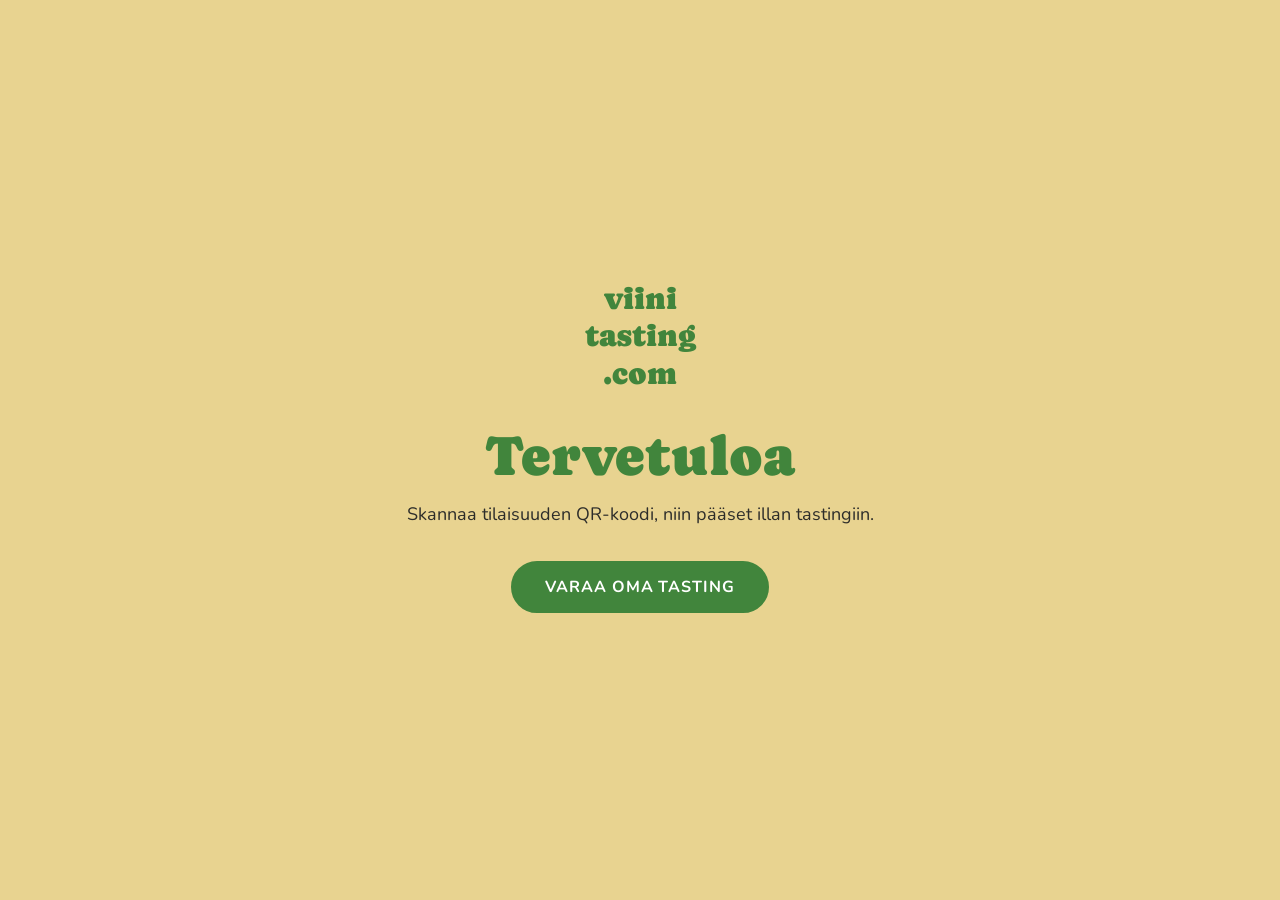
==== commit 907bd875: "Tervetulosivulle sanamerkki ja nousevat kuplat Kuohuviinilasien tilalle viini / tasting / .com -sana" ====
--- a/index.html
+++ b/index.html
@@ -16,26 +16,18 @@
 <style>
 .lataus { min-height: 100vh; display: flex; align-items: center; justify-content: center; text-align: center; padding: var(--vali-6) var(--vali-5); }
 .lataus > div { max-width: 480px; }
-/* Tervetulo- ja latausanimaatio: kaksi kuohuviinilasia täyttyvät ja kilistävät. */
-.kippis { display: block; width: 170px; height: auto; margin: 0 auto var(--vali-5); overflow: visible; }
-.kippis .tausta { fill: var(--pinta); fill-opacity: 0.6; }
-.kippis .lasi { fill: none; stroke: var(--teksti); stroke-width: 4; stroke-linejoin: round; stroke-linecap: round; }
-.kippis .jalka { fill: none; stroke: var(--teksti); stroke-width: 4; stroke-linecap: round; }
-.kippis .viini { fill: var(--viini-kuohu); animation: kippis-tayttyy 1.4s cubic-bezier(.3,.7,.3,1) both; }
-.kippis .kupla { fill: var(--voi); opacity: 0; animation: kippis-kupla 1.8s ease-in infinite; }
-.kippis .vasen { animation: kippis-vasen 3.6s 1.4s ease-in-out infinite; }
-.kippis .oikea { animation: kippis-oikea 3.6s 1.4s ease-in-out infinite; }
-.kippis .kipina { stroke: var(--vihrea-syva); stroke-width: 3; stroke-linecap: round; opacity: 0; animation: kippis-kipina 3.6s 1.4s ease-out infinite; }
-@keyframes kippis-tayttyy { from { transform: translateY(54px); } to { transform: translateY(0); } }
-@keyframes kippis-kupla { 0% { transform: translateY(0); opacity: 0; } 15% { opacity: .9; } 85% { opacity: .9; } 100% { transform: translateY(-44px); opacity: 0; } }
-@keyframes kippis-vasen { 0%, 48%, 92%, 100% { transform: rotate(0); } 62%, 70% { transform: rotate(5deg); } }
-@keyframes kippis-oikea { 0%, 48%, 92%, 100% { transform: rotate(0); } 62%, 70% { transform: rotate(-5deg); } }
-@keyframes kippis-kipina { 0%, 60% { opacity: 0; transform: scale(.4); } 66% { opacity: 1; transform: scale(1); } 80%, 100% { opacity: 0; transform: scale(1.35); } }
-@media (prefers-reduced-motion: reduce) { .kippis * { animation: none !important; } .kippis .kupla { opacity: .8; } }
+/* Tervetulo- ja latausanimaatio: Viinitasting.com-sanamerkki keinuu ja sen läpi nousee kuplia. */
+.sanamerkki { display: block; width: 180px; height: auto; margin: 0 auto var(--vali-5); overflow: visible; }
+.sanamerkki .sana { font-family: var(--font-display); font-size: 34px; fill: var(--vihrea); text-anchor: middle; }
+.sanamerkki .rivi { animation: sm-keinu 2.6s ease-in-out infinite; animation-delay: var(--d); }
+.sanamerkki .kupla { fill: none; stroke: var(--viini-kuohu); stroke-width: 2.5; opacity: 0; animation: sm-nousu var(--t) linear infinite; animation-delay: var(--d); }
+@keyframes sm-keinu { 0%, 100% { transform: translateY(0); } 50% { transform: translateY(-4px); } }
+@keyframes sm-nousu { 0% { transform: translate(0, 0); opacity: 0; } 10% { opacity: .9; } 50% { transform: translate(6px, -80px); } 90% { opacity: .9; } 100% { transform: translate(-4px, -160px); opacity: 0; } }
+@media (prefers-reduced-motion: reduce) { .sanamerkki * { animation: none !important; } }
 </style>
 </head>
 <body>
-<div id="app"><main class="lataus"><div><svg class="kippis" viewBox="0 -16 200 152" aria-hidden="true" focusable="false"><defs><clipPath id="kippis-malja"><path d="M-18,-118 C-18,-83 -14,-58 0,-50 C14,-58 18,-83 18,-118 Z"/></clipPath></defs><g transform="translate(72,128)"><g class="vasen"><path class="tausta" d="M-18,-118 C-18,-83 -14,-58 0,-50 C14,-58 18,-83 18,-118 Z"/><g clip-path="url(#kippis-malja)"><rect class="viini" x="-20" y="-104" width="40" height="56"/><circle class="kupla" cx="-6" cy="-56" r="2.2" style="animation-delay:0s"/><circle class="kupla" cx="3" cy="-56" r="1.6" style="animation-delay:0.5s"/><circle class="kupla" cx="7" cy="-56" r="2" style="animation-delay:1.1s"/><circle class="kupla" cx="-2" cy="-56" r="1.4" style="animation-delay:1.4s"/></g><path class="lasi" d="M-18,-118 C-18,-83 -14,-58 0,-50 C14,-58 18,-83 18,-118 Z"/><path class="jalka" d="M0,-50 V-3 M-19,0 Q0,-6 19,0"/></g></g><g transform="translate(128,128)"><g class="oikea"><path class="tausta" d="M-18,-118 C-18,-83 -14,-58 0,-50 C14,-58 18,-83 18,-118 Z"/><g clip-path="url(#kippis-malja)"><rect class="viini" x="-20" y="-104" width="40" height="56"/><circle class="kupla" cx="-6" cy="-56" r="2.2" style="animation-delay:0s"/><circle class="kupla" cx="3" cy="-56" r="1.6" style="animation-delay:0.5s"/><circle class="kupla" cx="7" cy="-56" r="2" style="animation-delay:1.1s"/><circle class="kupla" cx="-2" cy="-56" r="1.4" style="animation-delay:1.4s"/></g><path class="lasi" d="M-18,-118 C-18,-83 -14,-58 0,-50 C14,-58 18,-83 18,-118 Z"/><path class="jalka" d="M0,-50 V-3 M-19,0 Q0,-6 19,0"/></g></g><g transform="translate(100,6)"><g class="kipina"><path d="M0,-6 V-14 M7,-3 L13,-9 M-7,-3 L-13,-9 M10,4 H17 M-10,4 H-17"/></g></g></svg><p class="o-display">Tervetuloa</p><p class="o-ingressi" style="margin-top:var(--vali-4)" id="lataus-teksti">Ladataan tastingia…</p></div></main></div>
+<div id="app"><main class="lataus"><div><svg class="sanamerkki" viewBox="0 0 200 150" role="img" aria-label="viinitasting.com"><g aria-hidden="true"><circle class="kupla" cx="30" cy="160" r="5" style="--t:4.2s;--d:-1s"/><circle class="kupla" cx="52" cy="160" r="3" style="--t:3.4s;--d:-2.6s"/><circle class="kupla" cx="78" cy="160" r="6" style="--t:5s;--d:-0.4s"/><circle class="kupla" cx="104" cy="160" r="4" style="--t:3.8s;--d:-3s"/><circle class="kupla" cx="128" cy="160" r="5" style="--t:4.6s;--d:-1.8s"/><circle class="kupla" cx="150" cy="160" r="3" style="--t:3.2s;--d:-0.9s"/><circle class="kupla" cx="172" cy="160" r="6" style="--t:5.4s;--d:-3.6s"/><circle class="kupla" cx="90" cy="160" r="3" style="--t:3s;--d:-2s"/><circle class="kupla" cx="140" cy="160" r="4" style="--t:4s;--d:-3.2s"/><circle class="kupla" cx="64" cy="160" r="4" style="--t:4.4s;--d:-4s"/></g><g class="rivi" style="--d:0s"><text class="sana" x="100" y="44">viini</text></g><g class="rivi" style="--d:.25s"><text class="sana" x="100" y="86">tasting</text></g><g class="rivi" style="--d:.5s"><text class="sana" x="100" y="128">.com</text></g></svg><p class="o-display">Tervetuloa</p><p class="o-ingressi" style="margin-top:var(--vali-4)" id="lataus-teksti">Ladataan tastingia…</p></div></main></div>
 <noscript>Tämä sivu tarvitsee JavaScriptin.</noscript>
 <script src="/asetukset.js"></script>
 <script src="/emojit.js?v=20"></script>
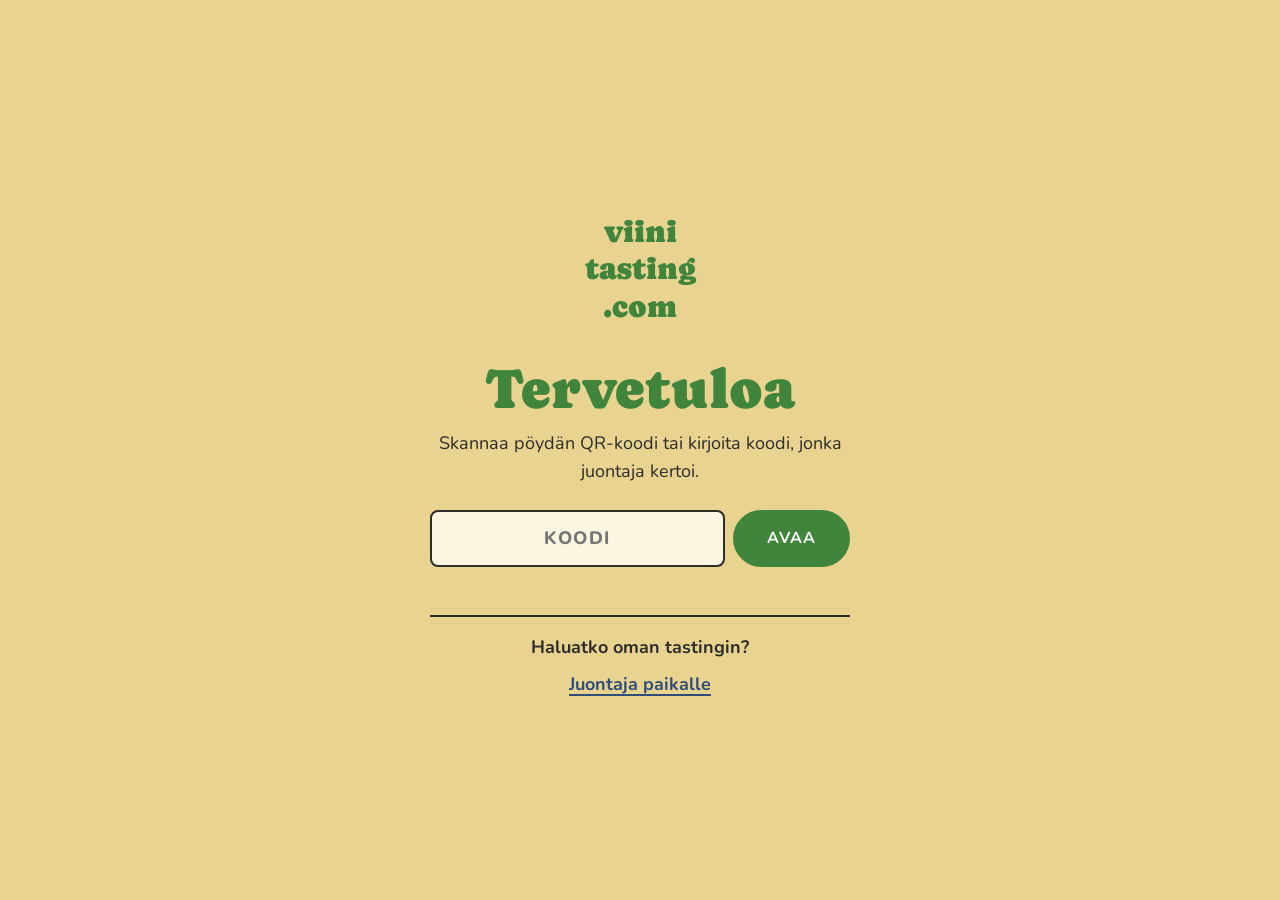
==== commit 2d4e8a4f: "Palvelupolku: koodilla sisään, kiitossivu, valmistelusivu ja saumaton aloitus - Etusivu: koodikenttä" ====
--- a/index.html
+++ b/index.html
@@ -10,24 +10,16 @@
 <link rel="preconnect" href="https://identitytoolkit.googleapis.com" crossorigin>
 <link rel="preconnect" href="https://fonts.googleapis.com">
 <link rel="preconnect" href="https://fonts.gstatic.com" crossorigin>
-<link rel="preload" href="/app.js?v=36" as="script">
+<link rel="preload" href="/app.js?v=37" as="script">
 <link href="https://fonts.googleapis.com/css2?family=Caprasimo&family=DM+Serif+Display&family=Nunito:wght@400;600;700;800&display=swap" rel="stylesheet">
-<link rel="stylesheet" href="/app.css?v=30">
+<link rel="stylesheet" href="/app.css?v=31">
 <style>
 .lataus { min-height: 100vh; display: flex; align-items: center; justify-content: center; text-align: center; padding: var(--vali-6) var(--vali-5); }
-.lataus > div { max-width: 480px; }
-/* Tervetulo- ja latausanimaatio: Viinitasting.com-sanamerkki keinuu ja sen läpi nousee kuplia. */
-.sanamerkki { display: block; width: 180px; height: auto; margin: 0 auto var(--vali-5); overflow: visible; }
-.sanamerkki .sana { font-family: var(--font-display); font-size: 34px; fill: var(--vihrea); text-anchor: middle; }
-.sanamerkki .rivi { animation: sm-keinu 2.6s ease-in-out infinite; animation-delay: var(--d); }
-.sanamerkki .kupla { fill: none; stroke: var(--viini-kuohu); stroke-width: 2.5; opacity: 0; animation: sm-nousu var(--t) linear infinite; animation-delay: var(--d); }
-@keyframes sm-keinu { 0%, 100% { transform: translateY(0); } 50% { transform: translateY(-4px); } }
-@keyframes sm-nousu { 0% { transform: translate(0, 0); opacity: 0; } 10% { opacity: .9; } 50% { transform: translate(6px, -80px); } 90% { opacity: .9; } 100% { transform: translate(-4px, -160px); opacity: 0; } }
-@media (prefers-reduced-motion: reduce) { .sanamerkki * { animation: none !important; } }
+.lataus > div { width: 100%; max-width: 420px; }
 </style>
 </head>
 <body>
-<div id="app"><main class="lataus"><div><svg class="sanamerkki" viewBox="0 0 200 150" role="img" aria-label="viinitasting.com"><g aria-hidden="true"><circle class="kupla" cx="30" cy="160" r="5" style="--t:4.2s;--d:-1s"/><circle class="kupla" cx="52" cy="160" r="3" style="--t:3.4s;--d:-2.6s"/><circle class="kupla" cx="78" cy="160" r="6" style="--t:5s;--d:-0.4s"/><circle class="kupla" cx="104" cy="160" r="4" style="--t:3.8s;--d:-3s"/><circle class="kupla" cx="128" cy="160" r="5" style="--t:4.6s;--d:-1.8s"/><circle class="kupla" cx="150" cy="160" r="3" style="--t:3.2s;--d:-0.9s"/><circle class="kupla" cx="172" cy="160" r="6" style="--t:5.4s;--d:-3.6s"/><circle class="kupla" cx="90" cy="160" r="3" style="--t:3s;--d:-2s"/><circle class="kupla" cx="140" cy="160" r="4" style="--t:4s;--d:-3.2s"/><circle class="kupla" cx="64" cy="160" r="4" style="--t:4.4s;--d:-4s"/></g><g class="rivi" style="--d:0s"><text class="sana" x="100" y="44">viini</text></g><g class="rivi" style="--d:.25s"><text class="sana" x="100" y="86">tasting</text></g><g class="rivi" style="--d:.5s"><text class="sana" x="100" y="128">.com</text></g></svg><p class="o-display">Tervetuloa</p><p class="o-ingressi" style="margin-top:var(--vali-4)" id="lataus-teksti">Ladataan tastingia…</p></div></main></div>
+<div id="app"><main class="lataus"><div><svg class="sanamerkki" viewBox="0 0 200 150" role="img" aria-label="viinitasting.com"><g aria-hidden="true"><circle class="kupla" cx="30" cy="160" r="5" style="--t:4.2s;--d:-1s"/><circle class="kupla" cx="52" cy="160" r="3" style="--t:3.4s;--d:-2.6s"/><circle class="kupla" cx="78" cy="160" r="6" style="--t:5s;--d:-0.4s"/><circle class="kupla" cx="104" cy="160" r="4" style="--t:3.8s;--d:-3s"/><circle class="kupla" cx="128" cy="160" r="5" style="--t:4.6s;--d:-1.8s"/><circle class="kupla" cx="150" cy="160" r="3" style="--t:3.2s;--d:-0.9s"/><circle class="kupla" cx="172" cy="160" r="6" style="--t:5.4s;--d:-3.6s"/><circle class="kupla" cx="90" cy="160" r="3" style="--t:3s;--d:-2s"/><circle class="kupla" cx="140" cy="160" r="4" style="--t:4s;--d:-3.2s"/><circle class="kupla" cx="64" cy="160" r="4" style="--t:4.4s;--d:-4s"/></g><g class="rivi" style="--d:0s"><text class="sana" x="100" y="44">viini</text></g><g class="rivi" style="--d:.25s"><text class="sana" x="100" y="86">tasting</text></g><g class="rivi" style="--d:.5s"><text class="sana" x="100" y="128">.com</text></g></svg><div id="etusivu" class="e-sisus"><p class="o-vaimea" id="lataus-teksti">Avataan illan tastingia…</p></div></div></main></div>
 <noscript>Tämä sivu tarvitsee JavaScriptin.</noscript>
 <script src="/asetukset.js"></script>
 <script src="/emojit.js?v=20"></script>
@@ -35,51 +27,76 @@
 <script src="/qr.js"></script>
 <script>
 (function () {
+  var A = window.VT_ASETUKSET || {};
   var haku = new URLSearchParams(location.search);
   var id = (haku.get("t") || "").trim().toLowerCase();
   var esikatselu = (haku.get("esikatselu") || "").trim().toLowerCase();
   // Kokeilu (?t=<tunnus>&kokeilu=1): asiakas voi kokeilla settiä etukäteen. Mitään ei tallenneta, eikä kokeilu sekoita illan tilaa samalla puhelimella.
   var kokeilu = haku.get("kokeilu") === "1";
-  var teksti = document.getElementById("lataus-teksti");
-  function viesti(t, linkki) {
-    teksti.textContent = t;
-    if (linkki) {
-      var p = document.createElement("p"); p.style.marginTop = "var(--vali-6)";
-      p.innerHTML = '<a class="vt-painike" href="https://viinitasting.com">Varaa oma tasting</a>';
-      teksti.parentNode.appendChild(p);
-    }
+  var alue = document.getElementById("etusivu");
+  var VARAUS = A.varausLinkki || "https://viinitasting.com", ARVIO = A.arvioLinkki || "", KAUPPA = A.kauppaLinkki || "";
+  function esc(x) { return String(x == null ? "" : x).replace(/[&<>"']/g, function (c) { return { "&": "&amp;", "<": "&lt;", ">": "&gt;", '"': "&quot;", "'": "&#39;" }[c]; }); }
+  function teksti(t) { alue.innerHTML = '<p class="o-vaimea">' + esc(t) + "</p>"; }
+  // Etusivu: QR-koodi tai juontajan kertoma koodi. Väärä koodi näytetään samalla sivulla, jotta voi yrittää heti uudelleen.
+  function etusivu(virhe, koodi) {
+    document.title = "Viinitasting.com · Tasting";
+    alue.innerHTML = '<p class="o-display">Tervetuloa</p>' +
+      '<p class="e-ohje">Skannaa pöydän QR-koodi tai kirjoita koodi, jonka juontaja kertoi.</p>' +
+      '<form class="e-koodi" id="koodilomake" novalidate><label class="e-piilo" for="koodi">Tastingin koodi</label>' +
+      '<input class="o-kentta" id="koodi" name="koodi" placeholder="Koodi" autocomplete="off" autocapitalize="characters" spellcheck="false" maxlength="60" value="' + esc((koodi || "").toUpperCase()) + '"' + (virhe ? ' aria-invalid="true" aria-describedby="koodivirhe"' : "") + ">" +
+      '<button class="vt-painike" type="submit">Avaa</button></form>' +
+      (virhe ? '<p class="e-virhe" id="koodivirhe" role="alert">' + esc(virhe) + "</p>" : "") +
+      '<div class="e-oma"><p>Haluatko oman tastingin?</p><div class="e-linkit"><a class="vt-linkki" href="' + esc(VARAUS) + '">Juontaja paikalle</a>' +
+      (KAUPPA ? '<a class="vt-linkki" href="' + esc(KAUPPA) + '">Omatoimitasting kotiin</a>' : "") + "</div></div>";
+    document.getElementById("koodilomake").addEventListener("submit", function (e) {
+      e.preventDefault();
+      var v = document.getElementById("koodi").value.trim().toLowerCase().replace(/[åä]/g, "a").replace(/ö/g, "o").replace(/\s+/g, "-").replace(/[^a-z0-9-]/g, "");
+      if (!v) { etusivu("Kirjoita koodi, niin avaan tastingin.", ""); return; }
+      location.href = "/?t=" + encodeURIComponent(v);
+    });
+    if (virhe) { var k = document.getElementById("koodi"); k.focus(); k.select(); }
+  }
+  // Vanhentunut linkki: kiitos ja seuraavat askeleet umpikujan sijaan.
+  function kiitos() {
+    document.title = "Kiitos illasta · Viinitasting.com";
+    alue.innerHTML = '<p class="o-display">Kiitos illasta!</p>' +
+      '<p class="e-ohje">Tämän tastingin linkki on päättynyt. Toivottavasti ilta oli hyvä.</p>' +
+      '<div class="e-askeleet"><a class="vt-painike vt-painike--leveä" href="' + esc(VARAUS) + '">Varaa juontaja paikalle</a>' +
+      '<p class="o-vaimea">Saitko illan lopuksi lahjakortin? Se käy juontajan varaukseen.</p>' +
+      (KAUPPA ? '<a class="vt-painike vt-painike--toissijainen vt-painike--leveä" href="' + esc(KAUPPA) + '">Valitse seuraava omatoimiteema</a>' : "") +
+      (ARVIO ? '<a class="vt-painike vt-painike--toissijainen vt-painike--leveä" href="' + esc(ARVIO) + '">Kerro, miten ilta meni</a>' : "") + "</div>";
   }
   function kaynnista(t, tunnus) {
     t.id = tunnus;
     t.osoite = location.origin + "/?t=" + (t.kokeilu ? id : t.esikatselu ? esikatselu : tunnus);
     window.TASTING = t;
     document.title = (t.nimi || "Tasting") + " · Viinitasting.com";
-    var s = document.createElement("script"); s.src = "/app.js?v=36"; document.body.appendChild(s);
+    var s = document.createElement("script"); s.src = "/app.js?v=37"; document.body.appendChild(s);
   }
   // Esikatselu hallinnasta: tallentamaton setti tulee selaimen muistista, eikä mitään tallenneta palvelimelle.
   if (esikatselu && /^[a-z0-9-]{1,60}$/.test(esikatselu)) {
     var data = null;
     try { data = JSON.parse(localStorage.getItem("vt-esikatselu") || "null"); localStorage.removeItem("vt-tasting-esikatselu-" + esikatselu); } catch (e) {}
-    if (!data) { viesti("Esikatselu ei auennut. Avaa se uudelleen hallinnasta."); return; }
+    if (!data) { teksti("Esikatselu ei auennut. Avaa se uudelleen hallinnasta."); return; }
     data.esikatselu = true;
     kaynnista(data, "esikatselu-" + esikatselu);
     return;
   }
-  if (!id) { viesti("Skannaa tilaisuuden QR-koodi, niin pääset illan tastingiin.", true); return; }
-  if (!/^[a-z0-9-]{1,60}$/.test(id) || !window.VTData) { viesti("Tastingia ei löytynyt. Tarkista linkki.", true); return; }
-  var aikaraja = setTimeout(function () { viesti("Yhteys on hidas. Odota hetki tai lataa sivu uudelleen."); }, 10000);
-  var EI_VOIMASSA = "Tämä tasting-linkki ei ole enää voimassa. Kiitos, että maistelitte kanssamme!";
+  var EI_LOYDY = "Tällä koodilla tai linkillä ei löytynyt tastingia. Tarkista koodi tai kysy järjestäjältä.";
+  if (!id) { etusivu(); return; }
+  if (!/^[a-z0-9-]{1,60}$/.test(id) || !window.VTData) { etusivu(EI_LOYDY, id); return; }
+  var aikaraja = setTimeout(function () { teksti("Yhteys on hidas. Odota hetki tai lataa sivu uudelleen."); }, 10000);
   window.VTData.haeTasting(id).then(function (t) {
     clearTimeout(aikaraja);
-    if (!t) { viesti("Tastingia ei löytynyt. Tarkista linkki.", true); return; }
-    if (t.voimassaAstiMs && t.voimassaAstiMs < Date.now()) { viesti(EI_VOIMASSA, true); return; }
+    if (!t) { etusivu(EI_LOYDY, id); return; }
+    if (t.voimassaAstiMs && t.voimassaAstiMs < Date.now()) { kiitos(); return; }
     if (kokeilu) { t.esikatselu = true; t.kokeilu = true; kaynnista(t, "kokeilu-" + id); return; }
     kaynnista(t, id);
   }, function (e) {
     clearTimeout(aikaraja);
     // Firestore-säännöt eivät näytä vanhentunutta omatoimisettiä eivätkä omatoimipohjaa.
-    if (e && e.code === "permission-denied") { viesti(EI_VOIMASSA, true); return; }
-    viesti("Tastingin lataus epäonnistui. Lataa sivu uudelleen.");
+    if (e && e.code === "permission-denied") { kiitos(); return; }
+    teksti("Tastingin lataus epäonnistui. Lataa sivu uudelleen.");
   });
 })();
 </script>
--- a/app.css
+++ b/app.css
@@ -760,3 +760,48 @@
 
 .o-vastanneet { margin: 0; padding: var(--vali-2) var(--vali-4); border-radius: var(--kulma-pilleri); background: var(--pinta); border: 2px solid var(--vihrea-syva); font-size: 15px; font-weight: 700; color: var(--teksti); text-align: center; }
 .o-vastanneet__luku { font-weight: 800; color: var(--vihrea-syva); }
+
+/* Sanamerkki: latausruudun ja aloitussivun yhteinen tunnus. Sama view-transition-name, jotta se liukuu latauksesta aloitukseen. */
+.sanamerkki { display: block; width: 180px; height: auto; margin: 0 auto var(--vali-5); overflow: visible; view-transition-name: sanamerkki; }
+.sanamerkki--pieni { width: 136px; margin: 0 0 var(--vali-2); }
+.sanamerkki .sana { font-family: var(--font-display); font-size: 34px; fill: var(--vihrea); text-anchor: middle; }
+.sanamerkki .rivi { animation: sm-keinu 2.6s ease-in-out infinite; animation-delay: var(--d); }
+.sanamerkki .kupla { fill: none; stroke: var(--viini-kuohu); stroke-width: 2.5; opacity: 0; animation: sm-nousu var(--t) linear infinite; animation-delay: var(--d); }
+@keyframes sm-keinu { 0%, 100% { transform: translateY(0); } 50% { transform: translateY(-4px); } }
+@keyframes sm-nousu { 0% { transform: translate(0, 0); opacity: 0; } 10% { opacity: .9; } 50% { transform: translate(6px, -80px); } 90% { opacity: .9; } 100% { transform: translate(-4px, -160px); opacity: 0; } }
+::view-transition-group(sanamerkki) { animation-duration: .55s; animation-timing-function: cubic-bezier(.3,.7,.3,1); }
+@media (prefers-reduced-motion: reduce) { .sanamerkki * { animation: none !important; } }
+
+/* Etusivu: koodilla sisään ja vanhentuneen linkin kiitos */
+.e-sisus > * + * { margin-top: var(--vali-4); }
+.e-ohje { margin: var(--vali-3) 0 0; font-size: 18px; }
+.e-koodi { display: flex; gap: var(--vali-2); margin-top: var(--vali-5); }
+.e-koodi .o-kentta { flex: 1; min-width: 0; text-transform: uppercase; letter-spacing: .08em; font-weight: 800; text-align: center; }
+.e-koodi .vt-painike { flex: none; }
+.e-virhe { margin: var(--vali-3) 0 0; color: var(--virhe); font-weight: 700; }
+.e-oma { margin-top: var(--vali-7, 40px); padding-top: var(--vali-4); border-top: 2px solid var(--teksti); }
+.e-oma p { margin: 0; font-weight: 700; }
+.e-linkit { display: flex; flex-wrap: wrap; justify-content: center; gap: var(--vali-2) var(--vali-5); margin-top: var(--vali-2); }
+.e-askeleet { display: flex; flex-direction: column; gap: var(--vali-3); margin-top: var(--vali-5); }
+.e-askeleet .o-vaimea { margin: 0; font-size: 14px; }
+.e-piilo { position: absolute; width: 1px; height: 1px; overflow: hidden; clip: rect(0 0 0 0); }
+
+/* Pöytäkortin koodi */
+.k-koodi { margin-top: 8px; font-size: 11px; line-height: 1.35; }
+.k-koodi b { font-size: 14px; letter-spacing: .08em; }
+
+/* Valmistelusivu omatoimiostajalle */
+.v-kortti > * + * { margin-top: var(--vali-3); }
+.v-vaihe { display: inline-block; font-size: 12px; font-weight: 800; letter-spacing: .06em; text-transform: uppercase; color: var(--vihrea-syva); }
+.v-maara { display: flex; align-items: center; gap: var(--vali-3); }
+.v-maara .o-kentta { width: 96px; text-align: center; font-size: 22px; font-weight: 800; }
+.v-lista { list-style: none; margin: 0; padding: 0; }
+.v-lista li { display: grid; grid-template-columns: 36px 1fr auto; gap: var(--vali-1) var(--vali-3); align-items: start; padding: var(--vali-3) 0; border-top: 1px solid color-mix(in srgb, var(--teksti) 20%, transparent); }
+.v-lista li:first-child { border-top: 0; }
+.v-nro { display: grid; place-items: center; width: 32px; height: 32px; border-radius: 50%; background: var(--vihrea); color: var(--on-vihrea); font-weight: 800; }
+.v-nimi { font-weight: 700; }
+.v-pullot { font-weight: 800; white-space: nowrap; color: var(--vihrea-syva); }
+.v-lisa { grid-column: 2 / -1; font-size: 14px; color: var(--teksti-vaimea); }
+.v-aikataulu { margin: 0; padding-left: 1.2em; }
+.v-aikataulu li + li { margin-top: var(--vali-2); }
+.v-napit { display: flex; flex-direction: column; gap: var(--vali-3); }
